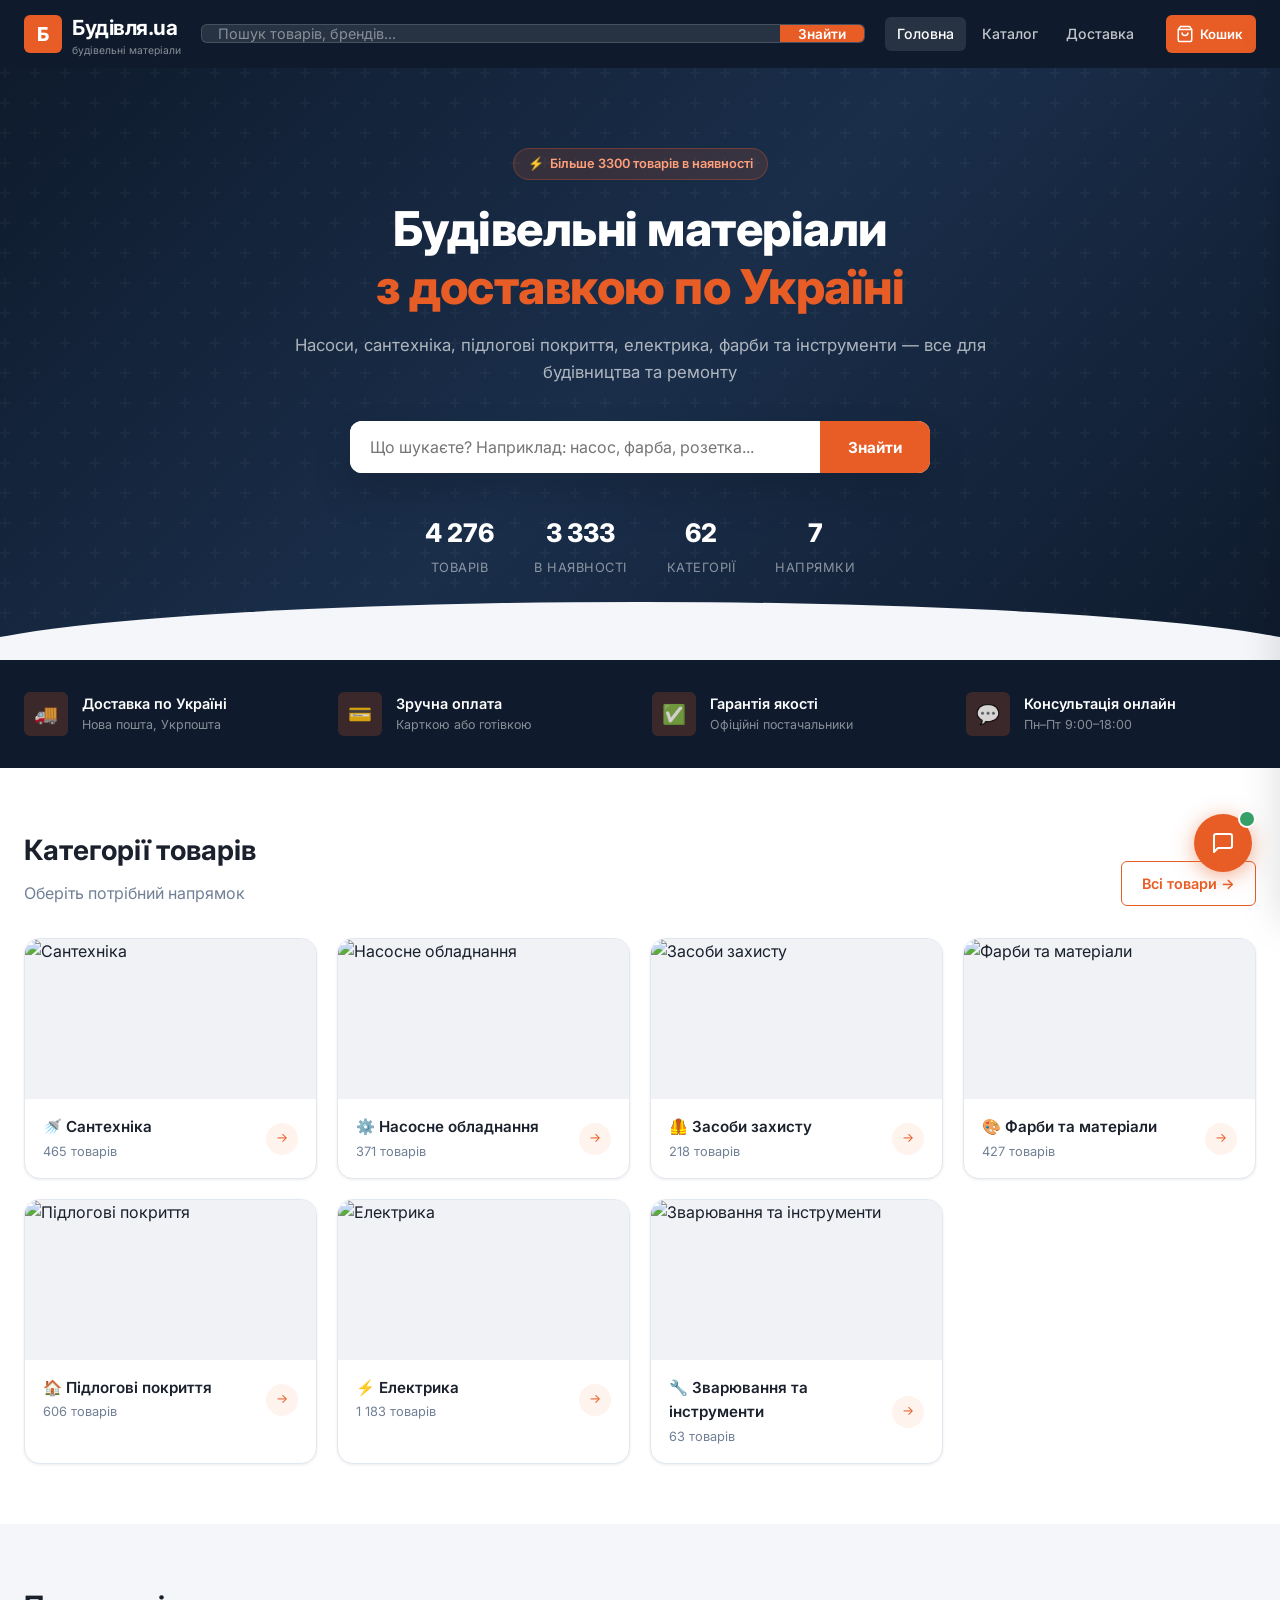
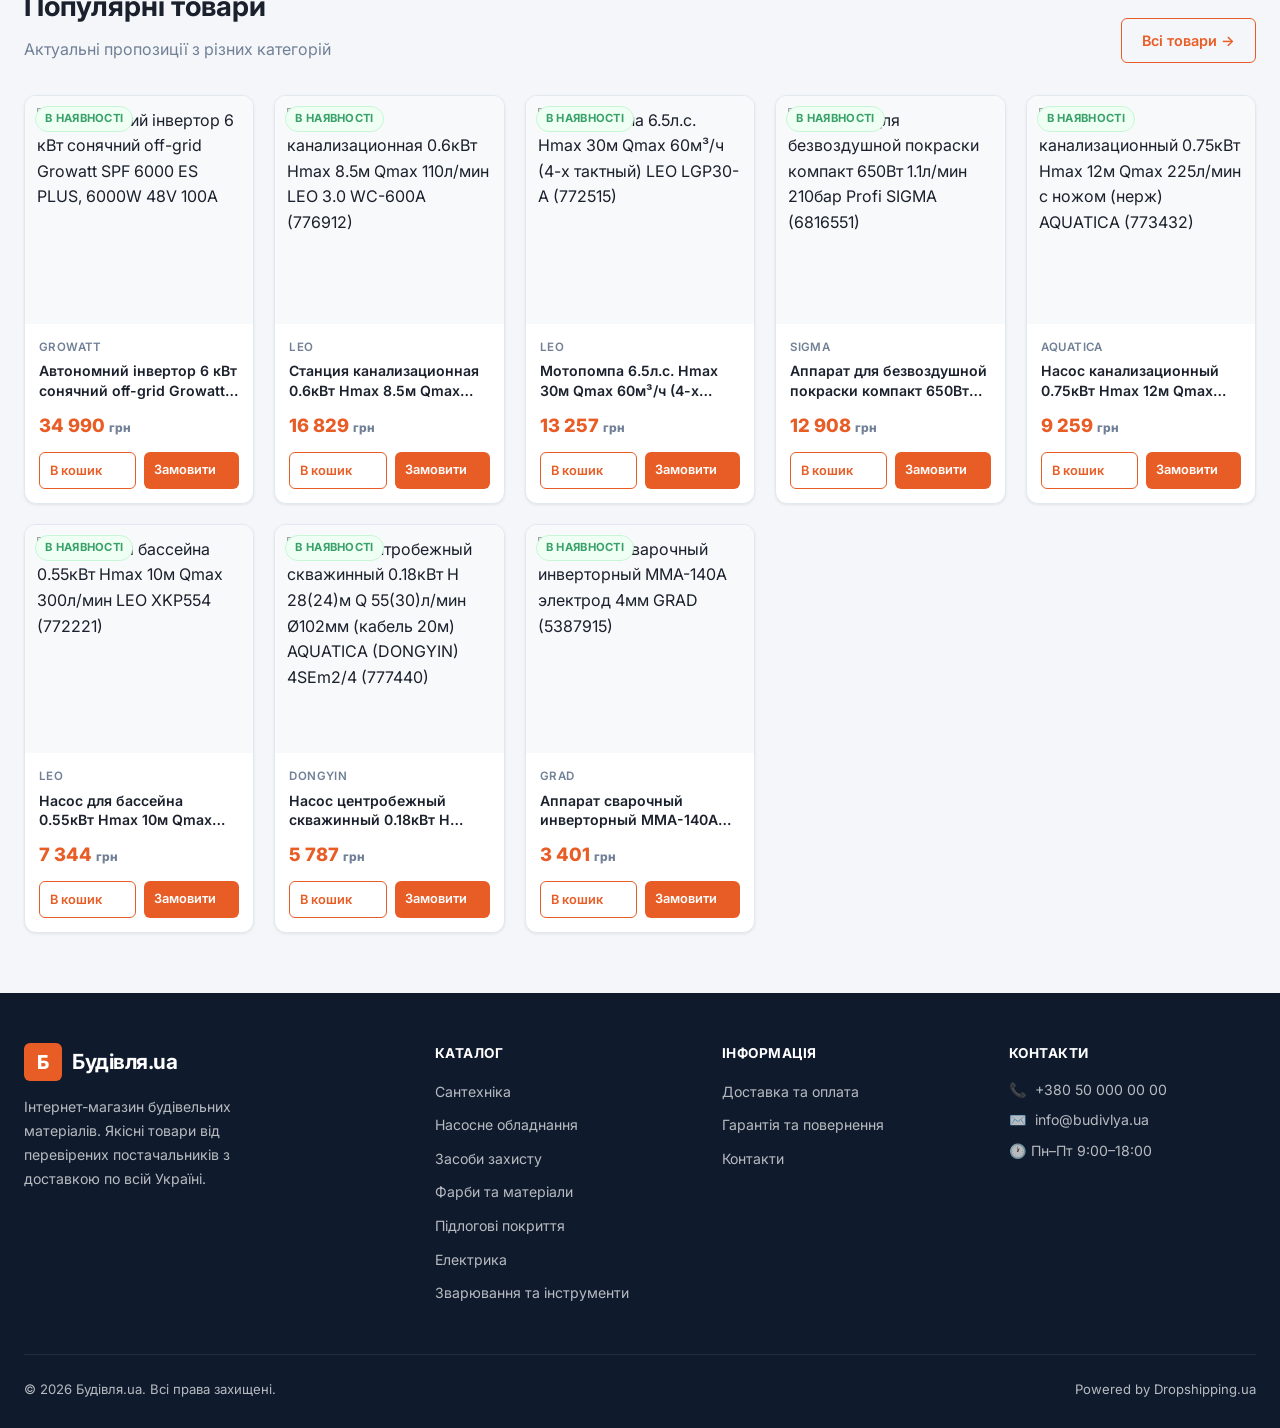
==== index.html @ 7d5a390c "feat: перейменування БудМаг → Будівля.ua скрізь Co-Authored-By: Claude Sonnet 4.6 <noreply@anthropic" ====
<!DOCTYPE html>
<html lang="uk">
<head>
  <meta charset="UTF-8">
  <meta name="viewport" content="width=device-width, initial-scale=1.0">
  <title>Будівля.ua — Будівельні матеріали з доставкою по Україні</title>
  <meta name="description" content="Інтернет-магазин будівельних матеріалів. Понад 4000 товарів: сантехніка, підлогові покриття, електрика, фарби, насоси. Доставка Новою Поштою по всій Україні.">
  <link rel="canonical" href="https://budivlya.ua/">
  <!-- Open Graph -->
  <meta property="og:type" content="website">
  <meta property="og:url" content="https://budivlya.ua/">
  <meta property="og:title" content="Будівля.ua — Будівельні матеріали з доставкою по Україні">
  <meta property="og:description" content="Понад 4000 товарів для будівництва та ремонту. Сантехніка, підлогові покриття, електрика, фарби, насоси. Доставка по Україні.">
  <meta property="og:locale" content="uk_UA">
  <meta name="twitter:card" content="summary_large_image">
  <!-- Schema.org -->
  <script type="application/ld+json">
  {
    "@context": "https://schema.org",
    "@type": "OnlineStore",
    "name": "Будівля.ua",
    "description": "Інтернет-магазин будівельних матеріалів з доставкою по Україні",
    "url": "https://budivlya.ua",
    "telephone": "+380500000000",
    "email": "info@budivlya.ua",
    "areaServed": "UA",
    "currenciesAccepted": "UAH",
    "paymentAccepted": "Cash, Credit Card",
    "openingHours": "Mo-Fr 09:00-18:00",
    "sameAs": []
  }
  </script>
  <link rel="icon" type="image/svg+xml" href="favicon.svg">
  <link rel="preconnect" href="https://fonts.googleapis.com">
  <link rel="stylesheet" href="https://fonts.googleapis.com/css2?family=Inter:wght@400;500;600;700;800&display=swap">
  <link rel="stylesheet" href="css/style.css">
</head>
<body>

<!-- HEADER -->
<header class="header" id="header">
  <div class="container">
    <div class="header__inner">
      <a href="index.html" class="logo">
        <div class="logo__mark">Б</div>
        <div>
          <span class="logo__text">Будівля.ua</span>
          <span class="logo__sub">будівельні матеріали</span>
        </div>
      </a>
      <div class="header__search">
        <input type="text" id="headerSearchInput" placeholder="Пошук товарів, брендів...">
        <button id="headerSearchBtn">Знайти</button>
      </div>
      <nav class="header__nav">
        <a href="index.html" class="active">Головна</a>
        <a href="catalog.html">Каталог</a>
        <a href="delivery.html">Доставка</a>
      </nav>
      <div class="header__actions">
        <button class="cart-btn" onclick="toggleCart()" title="Кошик">
          <svg width="18" height="18" fill="none" stroke="currentColor" stroke-width="2" viewBox="0 0 24 24">
            <path d="M6 2L3 6v14a2 2 0 002 2h14a2 2 0 002-2V6l-3-4z"/>
            <line x1="3" y1="6" x2="21" y2="6"/>
            <path d="M16 10a4 4 0 01-8 0"/>
          </svg>
          Кошик
          <span class="cart-badge" id="cartBadge">0</span>
        </button>
      </div>
    </div>
  </div>
</header>

<!-- HERO -->
<section class="hero">
  <div class="container">
    <div class="hero__inner">
      <div class="hero__tag">
        <span>⚡</span> Більше 3300 товарів в наявності
      </div>
      <h1>Будівельні матеріали<br><span>з доставкою по Україні</span></h1>
      <p class="hero__sub">Насоси, сантехніка, підлогові покриття, електрика, фарби та інструменти — все для будівництва та ремонту</p>
      <div class="hero__search">
        <input type="text" id="heroSearch" placeholder="Що шукаєте? Наприклад: насос, фарба, розетка...">
        <button onclick="heroSearch()">Знайти</button>
      </div>
      <div class="hero__stats" id="heroStats">
        <div class="hero-stat"><span class="hero-stat__num">4276</span><span class="hero-stat__label">Товарів</span></div>
        <div class="hero-stat"><span class="hero-stat__num">3333</span><span class="hero-stat__label">В наявності</span></div>
        <div class="hero-stat"><span class="hero-stat__num">62</span><span class="hero-stat__label">Категорії</span></div>
        <div class="hero-stat"><span class="hero-stat__num">7</span><span class="hero-stat__label">Напрямки</span></div>
      </div>
    </div>
  </div>
</section>

<!-- FEATURES STRIP -->
<div class="features-strip">
  <div class="container">
    <div class="features-strip__grid">
      <div class="feature-item">
        <div class="feature-item__icon">🚚</div>
        <div>
          <div class="feature-item__title">Доставка по Україні</div>
          <div class="feature-item__sub">Нова пошта, Укрпошта</div>
        </div>
      </div>
      <div class="feature-item">
        <div class="feature-item__icon">💳</div>
        <div>
          <div class="feature-item__title">Зручна оплата</div>
          <div class="feature-item__sub">Карткою або готівкою</div>
        </div>
      </div>
      <div class="feature-item">
        <div class="feature-item__icon">✅</div>
        <div>
          <div class="feature-item__title">Гарантія якості</div>
          <div class="feature-item__sub">Офіційні постачальники</div>
        </div>
      </div>
      <div class="feature-item">
        <div class="feature-item__icon">💬</div>
        <div>
          <div class="feature-item__title">Консультація онлайн</div>
          <div class="feature-item__sub">Пн–Пт 9:00–18:00</div>
        </div>
      </div>
    </div>
  </div>
</div>

<!-- CATEGORIES -->
<section class="section section--white">
  <div class="container">
    <div class="section__head">
      <div>
        <h2 class="section-title">Категорії товарів</h2>
        <p class="section-subtitle" style="margin-bottom:0">Оберіть потрібний напрямок</p>
      </div>
      <a href="catalog.html" class="btn btn--secondary">Всі товари →</a>
    </div>
    <div class="category-grid" id="categoryGrid">
      <!-- Skeleton -->
      <div style="height:220px;border-radius:16px" class="skeleton"></div>
      <div style="height:220px;border-radius:16px" class="skeleton"></div>
      <div style="height:220px;border-radius:16px" class="skeleton"></div>
      <div style="height:220px;border-radius:16px" class="skeleton"></div>
    </div>
  </div>
</section>

<!-- FEATURED PRODUCTS -->
<section class="section">
  <div class="container">
    <div class="section__head">
      <div>
        <h2 class="section-title">Популярні товари</h2>
        <p class="section-subtitle" style="margin-bottom:0">Актуальні пропозиції з різних категорій</p>
      </div>
      <a href="catalog.html" class="btn btn--secondary">Всі товари →</a>
    </div>
    <div class="products-grid" id="featuredGrid">
      <!-- Skeleton -->
      <div style="height:320px;border-radius:12px" class="skeleton"></div>
      <div style="height:320px;border-radius:12px" class="skeleton"></div>
      <div style="height:320px;border-radius:12px" class="skeleton"></div>
      <div style="height:320px;border-radius:12px" class="skeleton"></div>
    </div>
  </div>
</section>

<!-- FOOTER -->
<footer class="footer">
  <div class="container">
    <div class="footer__grid">
      <div class="footer__brand">
        <a href="index.html" class="logo" style="margin-bottom:14px">
          <div class="logo__mark">Б</div>
          <span class="logo__text">Будівля.ua</span>
        </a>
        <p>Інтернет-магазин будівельних матеріалів. Якісні товари від перевірених постачальників з доставкою по всій Україні.</p>
      </div>
      <div>
        <h4>Каталог</h4>
        <ul id="footerCats"></ul>
      </div>
      <div>
        <h4>Інформація</h4>
        <ul>
          <li><a href="#">Доставка та оплата</a></li>
          <li><a href="#">Гарантія та повернення</a></li>
          <li><a href="#">Контакти</a></li>
        </ul>
      </div>
      <div>
        <h4>Контакти</h4>
        <ul class="footer__contact">
          <li>📞 <a href="tel:+380500000000">+380 50 000 00 00</a></li>
          <li>✉️ <a href="mailto:info@budivlya.ua">info@budivlya.ua</a></li>
          <li>🕐 Пн–Пт 9:00–18:00</li>
        </ul>
      </div>
    </div>
    <div class="footer__bottom">
      <span>© 2026 Будівля.ua. Всі права захищені.</span>
      <span>Powered by Dropshipping.ua</span>
    </div>
  </div>
</footer>

<script src="config.js"></script>
<script src="js/app.js"></script>
<script src="js/chat.js"></script>
<script>
function heroSearch() {
  const q = document.getElementById('heroSearch').value.trim();
  if (q) window.location.href = `catalog.html?search=${encodeURIComponent(q)}`;
}
document.getElementById('heroSearch').addEventListener('keydown', e => {
  if (e.key === 'Enter') heroSearch();
});

const GROUP_ICONS = {
  santekhnika: '🚿', nasosy: '⚙️', zahyst: '🦺',
  farby: '🎨', pidlogovi: '🏠', elektryka: '⚡', zvarka: '🔧',
};

async function initHome() {
  try {
    const catalog = await DataLoader.catalog();

    // Update hero stats
    document.getElementById('heroStats').innerHTML = `
      <div class="hero-stat"><span class="hero-stat__num">${catalog.stats.total.toLocaleString('uk')}</span><span class="hero-stat__label">Товарів</span></div>
      <div class="hero-stat"><span class="hero-stat__num">${catalog.stats.available.toLocaleString('uk')}</span><span class="hero-stat__label">В наявності</span></div>
      <div class="hero-stat"><span class="hero-stat__num">${catalog.stats.categories}</span><span class="hero-stat__label">Категорії</span></div>
      <div class="hero-stat"><span class="hero-stat__num">${catalog.stats.groups}</span><span class="hero-stat__label">Напрямки</span></div>`;

    // Render category cards
    document.getElementById('categoryGrid').innerHTML = catalog.groups.map(g => `
      <a href="catalog.html?group=${g.id}" class="category-card">
        <div class="category-card__img${g.cover ? '' : ' category-card__img--placeholder'}">
          ${g.cover
            ? `<img src="${g.cover}" alt="${escHtml(g.name)}" loading="lazy">`
            : `<span>${GROUP_ICONS[g.id] || '📦'}</span>`}
        </div>
        <div class="category-card__body">
          <div>
            <div class="category-card__name">${GROUP_ICONS[g.id] || ''} ${escHtml(g.name)}</div>
            <div class="category-card__count">${g.total.toLocaleString('uk')} товарів</div>
          </div>
          <div class="category-card__arrow">→</div>
        </div>
      </a>`).join('');

    // Footer cats
    document.getElementById('footerCats').innerHTML = catalog.groups.map(g =>
      `<li><a href="catalog.html?group=${g.id}">${escHtml(g.name)}</a></li>`).join('');

    // Featured products
    const featured = await DataLoader.featured();
    document.getElementById('featuredGrid').innerHTML = featured.slice(0, 8).map(renderProductCard).join('');

  } catch (e) {
    console.error(e);
    document.getElementById('categoryGrid').innerHTML = '<p style="color:var(--danger);padding:20px">Помилка завантаження даних</p>';
  }
}

initHome();
</script>
</body>
</html>
---- css/style.css ----
/* =============================================
   CSS VARIABLES & RESET
   ============================================= */
:root {
  --primary:       #0f1b2d;
  --primary-light: #1a2e4a;
  --accent:        #e85d26;
  --accent-hover:  #d04f1e;
  --accent-light:  #fff3ee;
  --bg:            #f4f6f9;
  --card:          #ffffff;
  --text:          #1a202c;
  --text-2:        #4a5568;
  --text-muted:    #718096;
  --border:        #e2e8f0;
  --border-light:  #f0f2f5;
  --success:       #38a169;
  --success-bg:    #f0fff4;
  --danger:        #e53e3e;
  --shadow-sm:     0 1px 3px rgba(0,0,0,.08);
  --shadow-md:     0 4px 12px rgba(0,0,0,.10);
  --shadow-lg:     0 8px 30px rgba(0,0,0,.12);
  --shadow-xl:     0 20px 40px rgba(0,0,0,.14);
  --radius-sm:     6px;
  --radius:        12px;
  --radius-lg:     16px;
  --radius-xl:     24px;
  --transition:    .2s ease;
  --header-h:      68px;
}

*, *::before, *::after { box-sizing: border-box; margin: 0; padding: 0; }
html { scroll-behavior: smooth; }
body {
  font-family: 'Inter', -apple-system, BlinkMacSystemFont, 'Segoe UI', sans-serif;
  background: var(--bg);
  color: var(--text);
  line-height: 1.6;
  min-height: 100vh;
}
img { display: block; max-width: 100%; }
a { text-decoration: none; color: inherit; }
button { cursor: pointer; border: none; background: none; font-family: inherit; }
input, textarea, select { font-family: inherit; }
ul { list-style: none; }

/* =============================================
   LAYOUT
   ============================================= */
.container {
  max-width: 1280px;
  margin: 0 auto;
  padding: 0 24px;
}
.container--narrow { max-width: 960px; }

/* =============================================
   TYPOGRAPHY
   ============================================= */
.section-title {
  font-size: 1.75rem;
  font-weight: 700;
  color: var(--text);
  margin-bottom: 8px;
}
.section-subtitle {
  font-size: 1rem;
  color: var(--text-muted);
  margin-bottom: 32px;
}

/* =============================================
   BUTTONS
   ============================================= */
.btn {
  display: inline-flex;
  align-items: center;
  gap: 8px;
  padding: 10px 20px;
  border-radius: var(--radius-sm);
  font-size: .9rem;
  font-weight: 600;
  transition: all var(--transition);
  white-space: nowrap;
}
.btn--primary {
  background: var(--accent);
  color: #fff;
}
.btn--primary:hover { background: var(--accent-hover); transform: translateY(-1px); box-shadow: 0 4px 12px rgba(232,93,38,.35); }
.btn--secondary {
  background: transparent;
  color: var(--accent);
  border: 1.5px solid var(--accent);
}
.btn--secondary:hover { background: var(--accent-light); }
.btn--dark {
  background: var(--primary);
  color: #fff;
}
.btn--dark:hover { background: var(--primary-light); }
.btn--ghost {
  background: rgba(255,255,255,.12);
  color: #fff;
  border: 1.5px solid rgba(255,255,255,.25);
}
.btn--ghost:hover { background: rgba(255,255,255,.22); }
.btn--sm { padding: 7px 14px; font-size: .8rem; }
.btn--lg { padding: 14px 28px; font-size: 1rem; }
.btn--full { width: 100%; justify-content: center; }
.btn:disabled { opacity: .5; cursor: not-allowed; transform: none !important; }

/* =============================================
   HEADER
   ============================================= */
.header {
  position: fixed;
  top: 0; left: 0; right: 0;
  height: var(--header-h);
  background: var(--primary);
  z-index: 1000;
  transition: box-shadow var(--transition);
  display: flex;
  align-items: center;
}
.header.scrolled { box-shadow: 0 2px 20px rgba(0,0,0,.3); }
.header > .container { width: 100%; }
.header__inner {
  display: flex;
  align-items: center;
  gap: 20px;
}
.logo {
  display: flex;
  align-items: center;
  gap: 10px;
  flex-shrink: 0;
}
.logo__mark {
  width: 38px; height: 38px;
  background: var(--accent);
  border-radius: var(--radius-sm);
  display: flex; align-items: center; justify-content: center;
  font-size: 1.2rem;
  font-weight: 800;
  color: #fff;
}
.logo__text {
  font-size: 1.3rem;
  font-weight: 700;
  color: #fff;
  letter-spacing: -.5px;
}
.logo__sub {
  font-size: .65rem;
  color: rgba(255,255,255,.5);
  font-weight: 400;
  display: block;
  line-height: 1;
  margin-top: 2px;
}

.header__search {
  flex: 1;
  min-width: 0;
  display: flex;
  background: rgba(255,255,255,.1);
  border-radius: var(--radius-sm);
  border: 1.5px solid rgba(255,255,255,.15);
  overflow: hidden;
  transition: border-color var(--transition);
}
.header__search:focus-within {
  border-color: var(--accent);
  background: rgba(255,255,255,.15);
}
.header__search input {
  flex: 1;
  background: none;
  border: none;
  color: #fff;
  padding: 0 16px;
  font-size: .9rem;
  outline: none;
}
.header__search input::placeholder { color: rgba(255,255,255,.45); }
.header__search button {
  padding: 0 18px;
  background: var(--accent);
  color: #fff;
  font-weight: 600;
  font-size: .85rem;
  transition: background var(--transition);
}
.header__search button:hover { background: var(--accent-hover); }

.header__actions {
  display: flex;
  align-items: center;
  gap: 12px;
  margin-left: auto;
}
.header__nav {
  display: flex;
  align-items: center;
  gap: 4px;
}
.header__nav a {
  color: rgba(255,255,255,.75);
  font-size: .88rem;
  font-weight: 500;
  padding: 6px 12px;
  border-radius: var(--radius-sm);
  transition: all var(--transition);
}
.header__nav a:hover, .header__nav a.active {
  color: #fff;
  background: rgba(255,255,255,.1);
}
.cart-btn {
  position: relative;
  height: 38px;
  padding: 0 14px 0 10px;
  border-radius: var(--radius-sm);
  background: var(--accent);
  border: none;
  color: #fff;
  display: flex; align-items: center; gap: 6px;
  font-size: .82rem;
  font-weight: 600;
  transition: all var(--transition);
  white-space: nowrap;
  flex-shrink: 0;
}
.cart-btn:hover { background: var(--accent-hover); transform: translateY(-1px); }
.cart-btn__label { display: flex; align-items: center; gap: 6px; }
.cart-badge {
  background: #fff;
  color: var(--accent);
  font-size: .72rem;
  font-weight: 800;
  min-width: 20px; height: 20px;
  border-radius: 10px;
  display: none; align-items: center; justify-content: center;
  padding: 0 5px;
}
.cart-badge.visible { display: flex; }

/* =============================================
   HERO
   ============================================= */
.hero {
  margin-top: var(--header-h);
  background: linear-gradient(135deg, #0f1b2d 0%, #1a2e4a 50%, #0f1b2d 100%);
  padding: 80px 0 80px;
  min-height: 480px;
  display: flex;
  align-items: center;
  position: relative;
  overflow: hidden;
}
.hero::before {
  content: '';
  position: absolute; inset: 0;
  background: url("data:image/svg+xml,%3Csvg width='60' height='60' viewBox='0 0 60 60' xmlns='http://www.w3.org/2000/svg'%3E%3Cg fill='none' fill-rule='evenodd'%3E%3Cg fill='%23ffffff' fill-opacity='0.03'%3E%3Cpath d='M36 34v-4h-2v4h-4v2h4v4h2v-4h4v-2h-4zm0-30V0h-2v4h-4v2h4v4h2V6h4V4h-4zM6 34v-4H4v4H0v2h4v4h2v-4h4v-2H6zM6 4V0H4v4H0v2h4v4h2V6h4V4H6z'/%3E%3C/g%3E%3C/g%3E%3C/svg%3E");
}
.hero::after {
  content: '';
  position: absolute;
  bottom: -2px; left: 0; right: 0;
  height: 60px;
  background: var(--bg);
  clip-path: ellipse(55% 100% at 50% 100%);
}
.hero__inner {
  position: relative;
  text-align: center;
  max-width: 720px;
  margin: 0 auto;
}
.hero__tag {
  display: inline-flex;
  align-items: center;
  gap: 6px;
  background: rgba(232,93,38,.15);
  border: 1px solid rgba(232,93,38,.3);
  color: #ffa07a;
  padding: 5px 14px;
  border-radius: 20px;
  font-size: .8rem;
  font-weight: 600;
  margin-bottom: 20px;
}
.hero h1 {
  font-size: clamp(2rem, 5vw, 3rem);
  font-weight: 800;
  color: #fff;
  line-height: 1.2;
  margin-bottom: 16px;
  letter-spacing: -.5px;
}
.hero h1 span { color: var(--accent); }
.hero__sub {
  font-size: 1.05rem;
  color: rgba(255,255,255,.65);
  margin-bottom: 36px;
}
.hero__search {
  display: flex;
  background: #fff;
  border-radius: var(--radius);
  overflow: hidden;
  box-shadow: var(--shadow-xl);
  max-width: 580px;
  margin: 0 auto 40px;
}
.hero__search input {
  flex: 1;
  border: none;
  padding: 16px 20px;
  font-size: 1rem;
  outline: none;
  color: var(--text);
}
.hero__search button {
  padding: 0 28px;
  background: var(--accent);
  color: #fff;
  font-weight: 700;
  font-size: .95rem;
  transition: background var(--transition);
  white-space: nowrap;
}
.hero__search button:hover { background: var(--accent-hover); }
.hero__stats {
  display: flex;
  justify-content: center;
  gap: 40px;
  flex-wrap: wrap;
}
.hero-stat {
  text-align: center;
}
.hero-stat__num {
  font-size: 1.6rem;
  font-weight: 800;
  color: #fff;
  display: block;
}
.hero-stat__label {
  font-size: .8rem;
  color: rgba(255,255,255,.5);
  text-transform: uppercase;
  letter-spacing: .5px;
}

/* =============================================
   SECTIONS
   ============================================= */
.section { padding: 60px 0; }
.section--sm { padding: 40px 0; }
.section--grey { background: var(--bg); }
.section--white { background: #fff; }
.section--dark { background: var(--primary); color: #fff; }
.section__head {
  display: flex;
  align-items: flex-end;
  justify-content: space-between;
  margin-bottom: 32px;
  flex-wrap: wrap;
  gap: 12px;
}

/* =============================================
   CATEGORY CARDS
   ============================================= */
.category-grid {
  display: grid;
  grid-template-columns: repeat(auto-fill, minmax(260px, 1fr));
  gap: 20px;
}
.category-card {
  background: var(--card);
  border-radius: var(--radius-lg);
  overflow: hidden;
  box-shadow: var(--shadow-sm);
  border: 1.5px solid var(--border);
  cursor: pointer;
  transition: all var(--transition);
  text-decoration: none;
  color: inherit;
  display: block;
}
.category-card:hover {
  transform: translateY(-4px);
  box-shadow: var(--shadow-lg);
  border-color: var(--accent);
}
.category-card__img {
  height: 160px;
  overflow: hidden;
  background: #f0f2f5;
  position: relative;
}
.category-card__img img {
  width: 100%; height: 100%;
  object-fit: cover;
  transition: transform .4s ease;
}
.category-card:hover .category-card__img img { transform: scale(1.05); }
.category-card__img--placeholder {
  display: flex; align-items: center; justify-content: center;
  font-size: 3rem;
}
.category-card__body {
  padding: 16px 18px;
  display: flex;
  align-items: center;
  justify-content: space-between;
}
.category-card__name {
  font-weight: 600;
  font-size: .95rem;
  color: var(--text);
}
.category-card__count {
  font-size: .8rem;
  color: var(--text-muted);
  margin-top: 2px;
}
.category-card__arrow {
  width: 32px; height: 32px;
  background: var(--accent-light);
  border-radius: 50%;
  display: flex; align-items: center; justify-content: center;
  color: var(--accent);
  font-size: .8rem;
  flex-shrink: 0;
  transition: all var(--transition);
}
.category-card:hover .category-card__arrow {
  background: var(--accent);
  color: #fff;
}

/* Sub-categories in catalog sidebar */
.cat-group { margin-bottom: 8px; }
.cat-group__title {
  font-weight: 700;
  font-size: .8rem;
  text-transform: uppercase;
  letter-spacing: .5px;
  color: var(--text-muted);
  padding: 8px 12px 4px;
}
.cat-item {
  display: flex;
  align-items: center;
  justify-content: space-between;
  padding: 8px 12px;
  border-radius: var(--radius-sm);
  cursor: pointer;
  transition: all var(--transition);
  font-size: .9rem;
  color: var(--text-2);
}
.cat-item:hover, .cat-item.active {
  background: var(--accent-light);
  color: var(--accent);
}
.cat-item .count {
  font-size: .75rem;
  background: var(--border);
  padding: 2px 7px;
  border-radius: 10px;
  color: var(--text-muted);
}
.cat-item.active .count { background: var(--accent); color: #fff; }

/* =============================================
   PRODUCT CARDS
   ============================================= */
.products-grid {
  display: grid;
  grid-template-columns: repeat(auto-fill, minmax(220px, 1fr));
  gap: 20px;
}
.product-card {
  background: var(--card);
  border-radius: var(--radius);
  border: 1.5px solid var(--border);
  overflow: hidden;
  box-shadow: var(--shadow-sm);
  transition: all var(--transition);
  display: flex;
  flex-direction: column;
  position: relative;
}
.product-card:hover {
  transform: translateY(-3px);
  box-shadow: var(--shadow-md);
  border-color: #c5cfe0;
}
.product-card__img {
  aspect-ratio: 1;
  background: #f8f9fb;
  overflow: hidden;
  display: flex;
  align-items: center;
  justify-content: center;
  padding: 12px;
}
.product-card__img img {
  width: 100%; height: 100%;
  object-fit: contain;
  transition: transform .3s ease;
}
.product-card:hover .product-card__img img { transform: scale(1.06); }
.product-card__img--empty {
  font-size: 3rem;
  color: var(--border);
}
.product-card__badge {
  position: absolute;
  top: 10px; left: 10px;
  padding: 3px 9px;
  border-radius: 20px;
  font-size: .7rem;
  font-weight: 700;
  text-transform: uppercase;
  letter-spacing: .3px;
}
.badge--available {
  background: var(--success-bg);
  color: var(--success);
  border: 1px solid #c6f6d5;
}
.badge--unavailable {
  background: #fff5f5;
  color: #c53030;
  border: 1px solid #fed7d7;
}
.product-card__body {
  padding: 14px 14px 0;
  flex: 1;
}
.product-card__vendor {
  font-size: .72rem;
  font-weight: 600;
  color: var(--text-muted);
  text-transform: uppercase;
  letter-spacing: .4px;
  margin-bottom: 5px;
}
.product-card__name {
  font-size: .88rem;
  font-weight: 600;
  color: var(--text);
  line-height: 1.4;
  display: -webkit-box;
  -webkit-line-clamp: 2;
  -webkit-box-orient: vertical;
  overflow: hidden;
  margin-bottom: 10px;
  cursor: pointer;
}
.product-card__name:hover { color: var(--accent); }
.product-card__price {
  font-size: 1.15rem;
  font-weight: 800;
  color: var(--accent);
}
.product-card__price-sub {
  font-size: .75rem;
  color: var(--text-muted);
}
.product-card__footer {
  padding: 12px 14px 14px;
  display: flex;
  gap: 8px;
}
.product-card__footer .btn { flex: 1; padding: 8px 10px; font-size: .8rem; }

/* Skeleton loader */
.skeleton {
  background: linear-gradient(90deg, #f0f2f5 25%, #e8eaed 50%, #f0f2f5 75%);
  background-size: 200% 100%;
  animation: skeleton-shimmer 1.4s infinite;
  border-radius: 4px;
}
@keyframes skeleton-shimmer {
  0% { background-position: 200% 0; }
  100% { background-position: -200% 0; }
}
.product-card--skeleton .product-card__img { background: #f0f2f5; }
.skeleton-line { height: 12px; margin: 6px 0; }
.skeleton-line--title { height: 14px; width: 90%; }
.skeleton-line--short { width: 50%; }

/* =============================================
   CATALOG PAGE
   ============================================= */
.catalog-layout {
  display: grid;
  grid-template-columns: 260px 1fr;
  gap: 28px;
  margin-top: calc(var(--header-h) + 20px);
  padding-bottom: 60px;
}
.catalog-sidebar {
  position: sticky;
  top: calc(var(--header-h) + 20px);
  height: calc(100vh - var(--header-h) - 40px);
  overflow-y: auto;
  background: var(--card);
  border-radius: var(--radius-lg);
  border: 1.5px solid var(--border);
  padding: 20px 0;
  scrollbar-width: thin;
  scrollbar-color: var(--border) transparent;
}
.catalog-sidebar::-webkit-scrollbar { width: 4px; }
.catalog-sidebar::-webkit-scrollbar-track { background: transparent; }
.catalog-sidebar::-webkit-scrollbar-thumb { background: var(--border); border-radius: 2px; }

.sidebar-section { padding: 0 16px 16px; border-bottom: 1px solid var(--border-light); margin-bottom: 16px; }
.sidebar-section:last-child { border-bottom: none; margin-bottom: 0; }
.sidebar-section__title {
  font-weight: 700;
  font-size: .8rem;
  text-transform: uppercase;
  letter-spacing: .5px;
  color: var(--text-muted);
  margin-bottom: 12px;
}

.filter-range { display: flex; gap: 8px; align-items: center; }
.filter-range input[type="number"] {
  width: 90px;
  border: 1.5px solid var(--border);
  border-radius: var(--radius-sm);
  padding: 7px 10px;
  font-size: .85rem;
  color: var(--text);
  outline: none;
  transition: border-color var(--transition);
}
.filter-range input:focus { border-color: var(--accent); }
.filter-range span { color: var(--text-muted); font-size: .85rem; }

.filter-toggle {
  display: flex;
  align-items: center;
  justify-content: space-between;
  gap: 10px;
  cursor: pointer;
}
.filter-toggle label { font-size: .9rem; color: var(--text-2); cursor: pointer; font-weight: 500; }
.toggle-switch {
  width: 42px; height: 24px;
  background: var(--border);
  border-radius: 12px;
  position: relative;
  transition: background var(--transition);
  flex-shrink: 0;
  cursor: pointer;
}
.toggle-switch.on { background: var(--success); }
.toggle-switch::after {
  content: '';
  position: absolute;
  width: 18px; height: 18px;
  background: #fff;
  border-radius: 50%;
  top: 3px; left: 3px;
  transition: transform var(--transition);
  box-shadow: 0 1px 3px rgba(0,0,0,.2);
}
.toggle-switch.on::after { transform: translateX(18px); }

.vendor-list { max-height: 180px; overflow-y: auto; }
.vendor-check {
  display: flex;
  align-items: center;
  gap: 8px;
  padding: 4px 0;
  cursor: pointer;
  font-size: .88rem;
  color: var(--text-2);
}
.vendor-check input[type="checkbox"] { accent-color: var(--accent); width: 15px; height: 15px; cursor: pointer; }

.catalog-main {}
.catalog-topbar {
  display: flex;
  align-items: center;
  justify-content: space-between;
  margin-bottom: 20px;
  flex-wrap: wrap;
  gap: 12px;
}
.catalog-topbar__info {
  font-size: .9rem;
  color: var(--text-muted);
}
.catalog-topbar__info strong { color: var(--text); }
.sort-select {
  border: 1.5px solid var(--border);
  border-radius: var(--radius-sm);
  padding: 8px 12px;
  font-size: .88rem;
  color: var(--text);
  background: var(--card);
  outline: none;
  cursor: pointer;
  transition: border-color var(--transition);
}
.sort-select:focus { border-color: var(--accent); }

/* Breadcrumbs */
.breadcrumb {
  display: flex;
  align-items: center;
  gap: 6px;
  font-size: .85rem;
  color: var(--text-muted);
  margin-bottom: 20px;
  flex-wrap: wrap;
}
.breadcrumb a { color: var(--text-muted); transition: color var(--transition); }
.breadcrumb a:hover { color: var(--accent); }
.breadcrumb__sep { color: var(--border); }
.breadcrumb__current { color: var(--text-2); font-weight: 500; }

/* Pagination */
.pagination {
  display: flex;
  align-items: center;
  justify-content: center;
  gap: 6px;
  margin-top: 40px;
  flex-wrap: wrap;
}
.page-btn {
  width: 38px; height: 38px;
  border-radius: var(--radius-sm);
  display: flex; align-items: center; justify-content: center;
  font-size: .88rem;
  font-weight: 600;
  border: 1.5px solid var(--border);
  background: var(--card);
  color: var(--text-2);
  transition: all var(--transition);
  cursor: pointer;
}
.page-btn:hover { border-color: var(--accent); color: var(--accent); }
.page-btn.active { background: var(--accent); border-color: var(--accent); color: #fff; }
.page-btn:disabled { opacity: .4; cursor: not-allowed; }

/* =============================================
   PRODUCT PAGE
   ============================================= */
.product-layout {
  display: grid;
  grid-template-columns: 1fr 1fr;
  gap: 40px;
  margin-top: calc(var(--header-h) + 30px);
  padding-bottom: 60px;
}
.gallery {
  position: sticky;
  top: calc(var(--header-h) + 20px);
  align-self: start;
}
.gallery__main {
  background: var(--card);
  border-radius: var(--radius-lg);
  border: 1.5px solid var(--border);
  aspect-ratio: 1;
  display: flex;
  align-items: center;
  justify-content: center;
  padding: 20px;
  overflow: hidden;
  margin-bottom: 12px;
  cursor: zoom-in;
}
.gallery__main img {
  width: 100%; height: 100%;
  object-fit: contain;
  transition: transform .3s ease;
}
.gallery__main:hover img { transform: scale(1.05); }
.gallery__thumbs {
  display: flex;
  gap: 10px;
  overflow-x: auto;
  scrollbar-width: none;
  padding-bottom: 4px;
}
.gallery__thumbs::-webkit-scrollbar { display: none; }
.gallery__thumb {
  width: 72px; height: 72px;
  border-radius: var(--radius-sm);
  border: 2px solid var(--border);
  overflow: hidden;
  flex-shrink: 0;
  cursor: pointer;
  transition: border-color var(--transition);
  background: #f8f9fb;
  display: flex; align-items: center; justify-content: center;
  padding: 4px;
}
.gallery__thumb img { width: 100%; height: 100%; object-fit: contain; }
.gallery__thumb.active { border-color: var(--accent); }
.gallery__thumb:hover { border-color: var(--accent); }

.product-info {}
.product-info__meta {
  display: flex;
  align-items: center;
  gap: 10px;
  margin-bottom: 12px;
  flex-wrap: wrap;
}
.product-info__vendor {
  font-size: .8rem;
  font-weight: 700;
  color: var(--text-muted);
  text-transform: uppercase;
  letter-spacing: .5px;
}
.product-info__code {
  font-size: .8rem;
  color: var(--text-muted);
  background: var(--bg);
  padding: 3px 8px;
  border-radius: 4px;
}
.product-info h1 {
  font-size: 1.5rem;
  font-weight: 700;
  line-height: 1.3;
  margin-bottom: 20px;
  color: var(--text);
}
.product-info__price-row {
  display: flex;
  align-items: baseline;
  gap: 12px;
  margin-bottom: 24px;
}
.product-info__price {
  font-size: 2.2rem;
  font-weight: 800;
  color: var(--accent);
}
.product-info__currency { font-size: 1.2rem; color: var(--text-muted); font-weight: 500; }
.product-info__actions {
  display: flex;
  gap: 12px;
  margin-bottom: 28px;
}
.product-info__actions .btn { flex: 1; padding: 13px 20px; font-size: .95rem; }
.product-info__desc {
  font-size: .9rem;
  color: var(--text-2);
  line-height: 1.7;
  margin-bottom: 24px;
  padding-bottom: 24px;
  border-bottom: 1px solid var(--border);
}

.specs-table { width: 100%; border-collapse: collapse; font-size: .88rem; }
.specs-table tr:nth-child(even) td { background: var(--bg); }
.specs-table td { padding: 9px 12px; color: var(--text-2); border-bottom: 1px solid var(--border-light); }
.specs-table td:first-child { color: var(--text-muted); width: 45%; font-weight: 500; }

/* =============================================
   CART SIDEBAR
   ============================================= */
.cart-overlay {
  position: fixed; inset: 0;
  background: rgba(0,0,0,.5);
  z-index: 1999;
  opacity: 0;
  pointer-events: none;
  transition: opacity var(--transition);
}
.cart-overlay.open { opacity: 1; pointer-events: auto; }
.cart-sidebar {
  position: fixed;
  top: 0; right: 0;
  width: 400px; max-width: 95vw;
  height: 100vh;
  background: var(--card);
  z-index: 2000;
  display: flex;
  flex-direction: column;
  transform: translateX(100%);
  transition: transform .3s ease;
  box-shadow: var(--shadow-xl);
}
.cart-sidebar.open { transform: translateX(0); }
.cart-header {
  padding: 20px 24px;
  border-bottom: 1px solid var(--border);
  display: flex;
  align-items: center;
  justify-content: space-between;
  flex-shrink: 0;
}
.cart-header h3 { font-size: 1.1rem; font-weight: 700; }
.cart-close {
  width: 32px; height: 32px;
  border-radius: 50%;
  background: var(--bg);
  display: flex; align-items: center; justify-content: center;
  font-size: 1.1rem;
  color: var(--text-muted);
  transition: all var(--transition);
}
.cart-close:hover { background: var(--border); color: var(--text); }
.cart-items { flex: 1; overflow-y: auto; padding: 16px 24px; }
.cart-item {
  display: flex;
  gap: 12px;
  padding: 14px 0;
  border-bottom: 1px solid var(--border-light);
}
.cart-item__img {
  width: 64px; height: 64px;
  border-radius: var(--radius-sm);
  border: 1.5px solid var(--border);
  overflow: hidden;
  flex-shrink: 0;
  background: #f8f9fb;
  display: flex; align-items: center; justify-content: center;
}
.cart-item__img img { width: 100%; height: 100%; object-fit: contain; }
.cart-item__info { flex: 1; }
.cart-item__name { font-size: .85rem; font-weight: 600; line-height: 1.3; margin-bottom: 4px; color: var(--text); }
.cart-item__price { font-size: .9rem; font-weight: 700; color: var(--accent); }
.cart-item__remove { color: var(--text-muted); font-size: 1.1rem; align-self: flex-start; transition: color var(--transition); }
.cart-item__remove:hover { color: var(--danger); }
.cart-footer {
  padding: 20px 24px;
  border-top: 1px solid var(--border);
  flex-shrink: 0;
}
.cart-total {
  display: flex;
  justify-content: space-between;
  align-items: baseline;
  margin-bottom: 16px;
}
.cart-total span { color: var(--text-muted); }
.cart-total strong { font-size: 1.4rem; font-weight: 800; color: var(--text); }
.cart-empty {
  text-align: center;
  padding: 60px 20px;
  color: var(--text-muted);
}
.cart-empty svg { opacity: .2; margin: 0 auto 16px; }

/* =============================================
   ORDER MODAL
   ============================================= */
.modal-overlay {
  position: fixed; inset: 0;
  background: rgba(0,0,0,.55);
  z-index: 3000;
  display: flex;
  align-items: center;
  justify-content: center;
  padding: 20px;
  opacity: 0;
  pointer-events: none;
  transition: opacity var(--transition);
}
.modal-overlay.open { opacity: 1; pointer-events: auto; }
.modal {
  background: var(--card);
  border-radius: var(--radius-xl);
  width: 100%;
  max-width: 480px;
  padding: 32px;
  transform: scale(.95) translateY(10px);
  transition: transform .3s ease;
  position: relative;
}
.modal-overlay.open .modal { transform: scale(1) translateY(0); }
.modal__close {
  position: absolute;
  top: 16px; right: 16px;
  width: 32px; height: 32px;
  border-radius: 50%;
  background: var(--bg);
  display: flex; align-items: center; justify-content: center;
  color: var(--text-muted);
  font-size: 1.1rem;
  transition: all var(--transition);
}
.modal__close:hover { background: var(--border); color: var(--text); }
.modal h3 {
  font-size: 1.3rem;
  font-weight: 700;
  margin-bottom: 6px;
}
.modal__product-name {
  font-size: .85rem;
  color: var(--text-muted);
  margin-bottom: 24px;
  display: -webkit-box;
  -webkit-line-clamp: 2;
  -webkit-box-orient: vertical;
  overflow: hidden;
}
.form-group { margin-bottom: 16px; }
.form-group label {
  display: block;
  font-size: .85rem;
  font-weight: 600;
  color: var(--text-2);
  margin-bottom: 6px;
}
.form-group input,
.form-group textarea,
.form-group select {
  width: 100%;
  border: 1.5px solid var(--border);
  border-radius: var(--radius-sm);
  padding: 11px 14px;
  font-size: .9rem;
  color: var(--text);
  background: var(--card);
  outline: none;
  transition: border-color var(--transition);
}
.form-group input:focus,
.form-group textarea:focus { border-color: var(--accent); box-shadow: 0 0 0 3px rgba(232,93,38,.1); }
.form-group textarea { resize: vertical; min-height: 80px; }
.form-group .hint { font-size: .78rem; color: var(--text-muted); margin-top: 4px; }

.modal-success {
  text-align: center;
  padding: 20px 0;
  display: none;
}
.modal-success.show { display: block; }
.modal-success__icon {
  width: 72px; height: 72px;
  background: var(--success-bg);
  border-radius: 50%;
  display: flex; align-items: center; justify-content: center;
  margin: 0 auto 20px;
  font-size: 2rem;
  color: var(--success);
}
.modal-success h4 { font-size: 1.2rem; font-weight: 700; margin-bottom: 8px; }
.modal-success p { font-size: .9rem; color: var(--text-muted); }

/* =============================================
   CHAT WIDGET
   ============================================= */
.chat-fab {
  position: fixed;
  bottom: 28px; right: 28px;
  width: 58px; height: 58px;
  background: var(--accent);
  border-radius: 50%;
  box-shadow: 0 4px 20px rgba(232,93,38,.5);
  display: flex; align-items: center; justify-content: center;
  color: #fff;
  font-size: 1.4rem;
  z-index: 999;
  cursor: pointer;
  transition: all var(--transition);
  border: none;
}
.chat-fab:hover { transform: scale(1.1); box-shadow: 0 6px 25px rgba(232,93,38,.6); }
.chat-fab .badge {
  position: absolute;
  top: -4px; right: -4px;
  width: 18px; height: 18px;
  background: var(--success);
  border-radius: 50%;
  border: 2px solid #fff;
}
.chat-panel {
  position: fixed;
  bottom: 100px; right: 28px;
  width: 360px; max-width: calc(100vw - 40px);
  height: 500px;
  background: var(--card);
  border-radius: var(--radius-xl);
  box-shadow: var(--shadow-xl);
  display: flex;
  flex-direction: column;
  z-index: 998;
  transform: scale(.9) translateY(20px);
  opacity: 0;
  pointer-events: none;
  transition: all .25s ease;
  overflow: hidden;
  border: 1.5px solid var(--border);
}
.chat-panel.open {
  transform: scale(1) translateY(0);
  opacity: 1;
  pointer-events: auto;
}
.chat-panel__head {
  background: var(--primary);
  padding: 16px 20px;
  display: flex;
  align-items: center;
  gap: 12px;
  flex-shrink: 0;
}
.chat-panel__avatar {
  width: 38px; height: 38px;
  background: var(--accent);
  border-radius: 50%;
  display: flex; align-items: center; justify-content: center;
  font-size: 1.1rem;
  flex-shrink: 0;
}
.chat-panel__name {
  font-weight: 600;
  color: #fff;
  font-size: .95rem;
}
.chat-panel__status {
  font-size: .75rem;
  color: rgba(255,255,255,.6);
  display: flex;
  align-items: center;
  gap: 4px;
}
.chat-panel__status::before {
  content: '';
  width: 7px; height: 7px;
  background: #48bb78;
  border-radius: 50%;
  display: inline-block;
}
.chat-panel__close {
  margin-left: auto;
  color: rgba(255,255,255,.6);
  font-size: 1.2rem;
  transition: color var(--transition);
}
.chat-panel__close:hover { color: #fff; }
.chat-messages {
  flex: 1;
  overflow-y: auto;
  padding: 16px;
  display: flex;
  flex-direction: column;
  gap: 10px;
  scrollbar-width: thin;
  scrollbar-color: var(--border) transparent;
}
.chat-msg {
  max-width: 82%;
  display: flex;
  flex-direction: column;
  gap: 3px;
}
.chat-msg--bot { align-self: flex-start; }
.chat-msg--user { align-self: flex-end; }
.chat-msg__bubble {
  padding: 10px 14px;
  border-radius: 16px;
  font-size: .88rem;
  line-height: 1.5;
}
.chat-msg--bot .chat-msg__bubble {
  background: var(--bg);
  color: var(--text);
  border-bottom-left-radius: 4px;
}
.chat-msg--user .chat-msg__bubble {
  background: var(--accent);
  color: #fff;
  border-bottom-right-radius: 4px;
}
.chat-msg__time { font-size: .7rem; color: var(--text-muted); padding: 0 4px; }
.chat-msg--user .chat-msg__time { text-align: right; }
.chat-typing {
  display: flex;
  gap: 5px;
  padding: 12px 16px;
  background: var(--bg);
  border-radius: 16px;
  border-bottom-left-radius: 4px;
  align-self: flex-start;
  width: 60px;
}
.chat-typing span {
  width: 7px; height: 7px;
  background: var(--text-muted);
  border-radius: 50%;
  animation: typing-bounce .8s infinite;
}
.chat-typing span:nth-child(2) { animation-delay: .15s; }
.chat-typing span:nth-child(3) { animation-delay: .3s; }
@keyframes typing-bounce {
  0%, 100% { transform: translateY(0); }
  50% { transform: translateY(-5px); }
}
.chat-quick {
  display: flex;
  flex-wrap: wrap;
  gap: 6px;
  padding: 0 0 4px;
}
.chat-quick-btn {
  background: var(--accent-light);
  color: var(--accent);
  border: 1px solid rgba(232,93,38,.2);
  padding: 5px 12px;
  border-radius: 20px;
  font-size: .78rem;
  font-weight: 600;
  cursor: pointer;
  transition: all var(--transition);
}
.chat-quick-btn:hover { background: var(--accent); color: #fff; }
.chat-input-row {
  padding: 12px 16px;
  border-top: 1px solid var(--border);
  display: flex;
  gap: 8px;
  flex-shrink: 0;
}
.chat-input-row input {
  flex: 1;
  border: 1.5px solid var(--border);
  border-radius: 20px;
  padding: 9px 16px;
  font-size: .88rem;
  outline: none;
  transition: border-color var(--transition);
}
.chat-input-row input:focus { border-color: var(--accent); }
.chat-send {
  width: 38px; height: 38px;
  background: var(--accent);
  border-radius: 50%;
  display: flex; align-items: center; justify-content: center;
  color: #fff;
  flex-shrink: 0;
  transition: all var(--transition);
}
.chat-send:hover { background: var(--accent-hover); transform: scale(1.05); }
.chat-send svg { width: 16px; height: 16px; }

/* =============================================
   FEATURES STRIP
   ============================================= */
.features-strip {
  background: var(--primary);
  padding: 32px 0;
}
.features-strip__grid {
  display: grid;
  grid-template-columns: repeat(auto-fit, minmax(200px, 1fr));
  gap: 24px;
}
.feature-item {
  display: flex;
  align-items: center;
  gap: 14px;
  color: rgba(255,255,255,.8);
}
.feature-item__icon {
  width: 44px; height: 44px;
  background: rgba(232,93,38,.2);
  border-radius: var(--radius-sm);
  display: flex; align-items: center; justify-content: center;
  font-size: 1.2rem;
  flex-shrink: 0;
}
.feature-item__title { font-weight: 600; font-size: .9rem; color: #fff; }
.feature-item__sub { font-size: .78rem; color: rgba(255,255,255,.5); }

/* =============================================
   SEARCH RESULTS PAGE
   ============================================= */
.search-header {
  margin-top: calc(var(--header-h) + 30px);
  padding-bottom: 24px;
}
.search-header h2 { font-size: 1.4rem; font-weight: 700; }
.search-header span { color: var(--text-muted); font-weight: 400; font-size: 1rem; }

/* =============================================
   TOAST
   ============================================= */
.toast-container {
  position: fixed;
  bottom: 100px; left: 50%;
  transform: translateX(-50%);
  z-index: 5000;
  display: flex;
  flex-direction: column;
  gap: 8px;
  pointer-events: none;
  align-items: center;
}
.toast {
  background: #1a202c;
  color: #fff;
  padding: 12px 20px;
  border-radius: var(--radius);
  font-size: .88rem;
  font-weight: 500;
  box-shadow: var(--shadow-lg);
  display: flex;
  align-items: center;
  gap: 8px;
  opacity: 0;
  transform: translateY(10px);
  transition: all .3s ease;
  pointer-events: auto;
  min-width: 220px;
  text-align: center;
  justify-content: center;
}
.toast.show { opacity: 1; transform: translateY(0); }
.toast--success { background: var(--success); }
.toast--error { background: var(--danger); }

/* =============================================
   FOOTER
   ============================================= */
.footer {
  background: var(--primary);
  color: rgba(255,255,255,.7);
  padding: 50px 0 28px;
}
.footer__grid {
  display: grid;
  grid-template-columns: 1.5fr 1fr 1fr 1fr;
  gap: 40px;
  margin-bottom: 40px;
}
.footer__brand .logo { margin-bottom: 14px; }
.footer__brand p { font-size: .88rem; line-height: 1.7; max-width: 240px; }
.footer h4 {
  color: #fff;
  font-size: .85rem;
  font-weight: 700;
  text-transform: uppercase;
  letter-spacing: .5px;
  margin-bottom: 14px;
}
.footer ul li { margin-bottom: 8px; }
.footer ul a { font-size: .88rem; transition: color var(--transition); }
.footer ul a:hover { color: var(--accent); }
.footer__contact li { font-size: .88rem; display: flex; align-items: center; gap: 8px; margin-bottom: 8px; }
.footer__bottom {
  border-top: 1px solid rgba(255,255,255,.08);
  padding-top: 24px;
  display: flex;
  align-items: center;
  justify-content: space-between;
  font-size: .82rem;
  flex-wrap: wrap;
  gap: 12px;
}

/* =============================================
   UTILITY
   ============================================= */
.text-center { text-align: center; }
.text-muted { color: var(--text-muted); }
.mt-auto { margin-top: auto; }
.divider { height: 1px; background: var(--border); margin: 20px 0; }
.tag {
  display: inline-flex;
  align-items: center;
  gap: 5px;
  padding: 4px 10px;
  border-radius: 20px;
  font-size: .75rem;
  font-weight: 600;
}
.tag--orange { background: var(--accent-light); color: var(--accent); }
.tag--green { background: var(--success-bg); color: var(--success); }
.tag--grey { background: var(--bg); color: var(--text-muted); border: 1px solid var(--border); }
.empty-state {
  text-align: center;
  padding: 80px 20px;
  color: var(--text-muted);
}
.empty-state__icon { font-size: 4rem; opacity: .3; margin-bottom: 16px; }
.empty-state h3 { font-size: 1.1rem; font-weight: 600; color: var(--text-2); margin-bottom: 8px; }

/* =============================================
   RESPONSIVE
   ============================================= */
@media (max-width: 1024px) {
  .catalog-layout { grid-template-columns: 220px 1fr; gap: 20px; }
  .product-layout { grid-template-columns: 1fr; gap: 28px; }
  .gallery { position: static; }
  .footer__grid { grid-template-columns: 1fr 1fr; gap: 28px; }
}
@media (max-width: 768px) {
  :root { --header-h: 60px; }
  .header__search { display: none; }
  .header__nav { display: none; }
  .catalog-layout { grid-template-columns: 1fr; }
  .catalog-sidebar { position: static; height: auto; }
  .hero { padding: 50px 0 40px; }
  .hero h1 { font-size: 1.8rem; }
  .hero__stats { gap: 20px; }
  .products-grid { grid-template-columns: repeat(2, 1fr); gap: 12px; }
  .footer__grid { grid-template-columns: 1fr; gap: 24px; }
  .chat-panel { bottom: 90px; right: 16px; width: calc(100vw - 32px); }
}
@media (max-width: 480px) {
  .container { padding: 0 16px; }
  .category-grid { grid-template-columns: repeat(2, 1fr); gap: 12px; }
  .products-grid { grid-template-columns: repeat(2, 1fr); gap: 10px; }
  .hero__search input { font-size: .9rem; }
  .cart-sidebar { width: 100%; }
  .modal { padding: 24px 20px; }
}
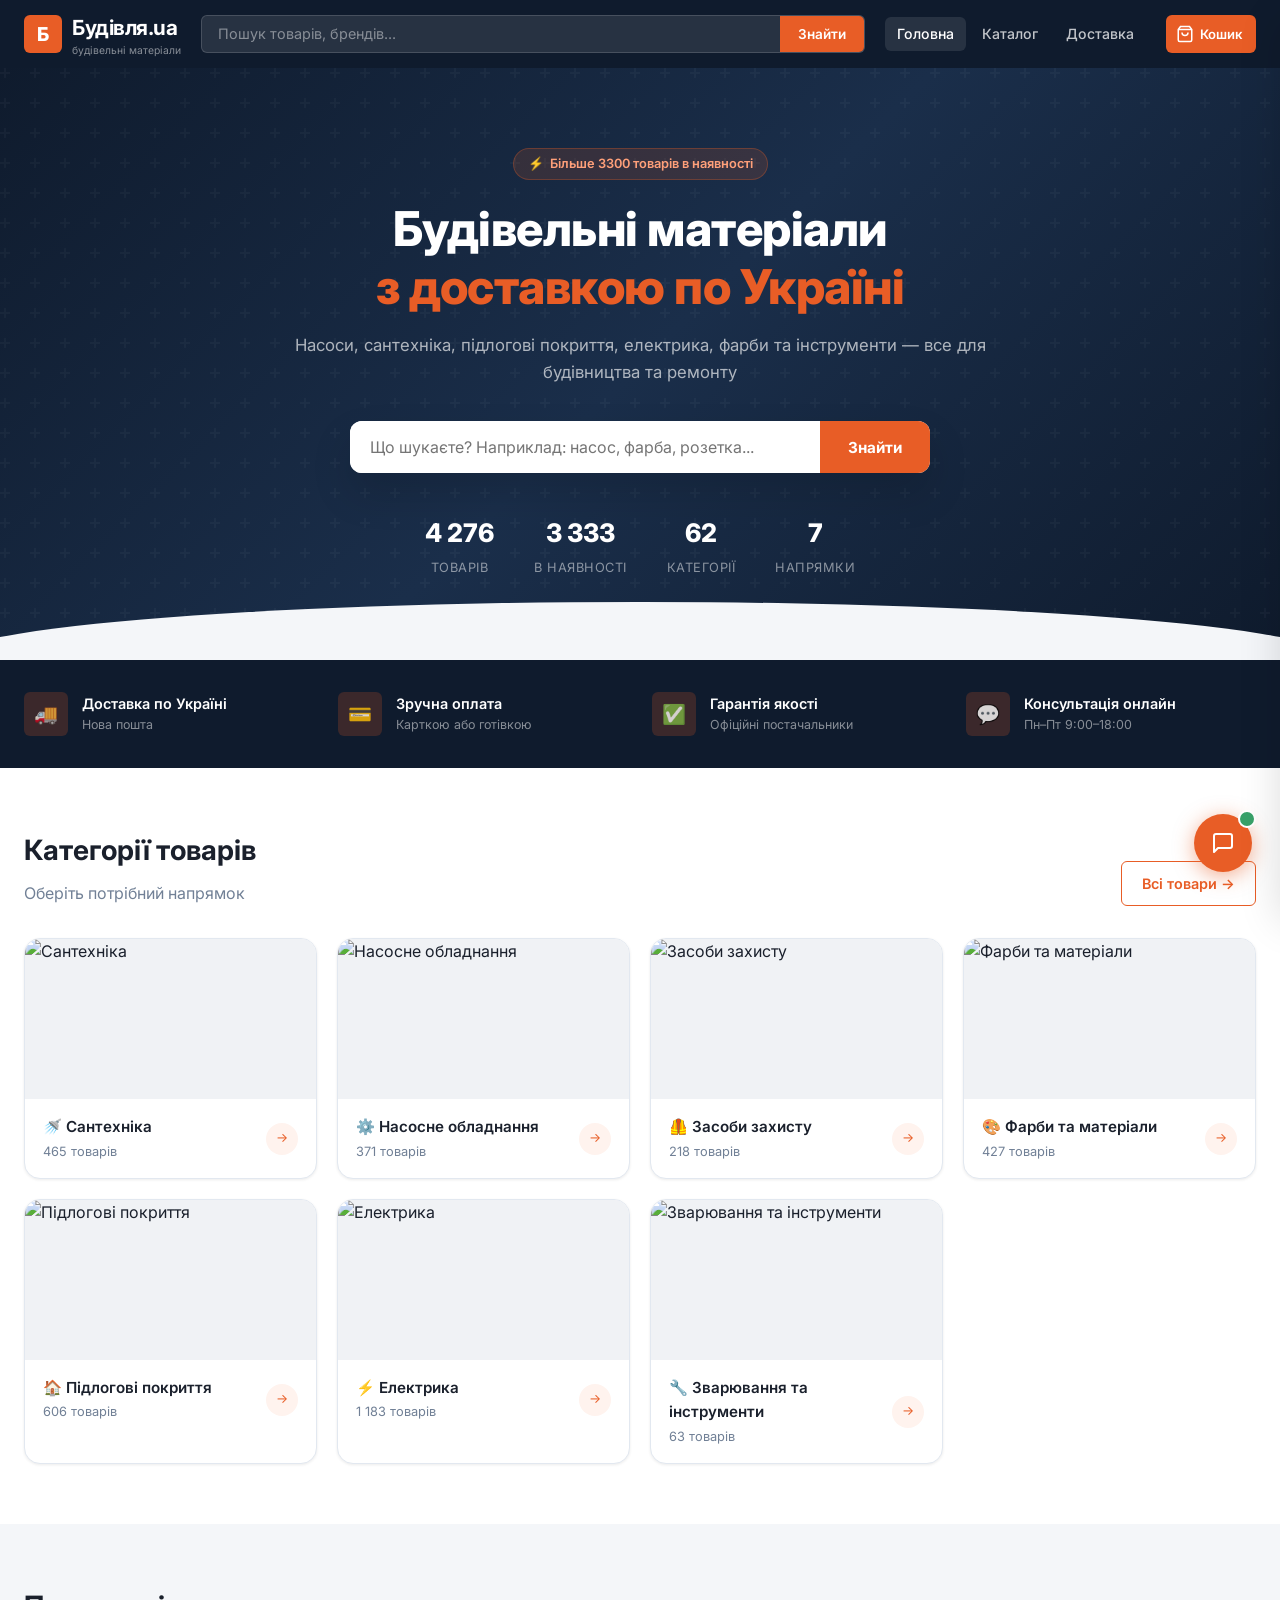
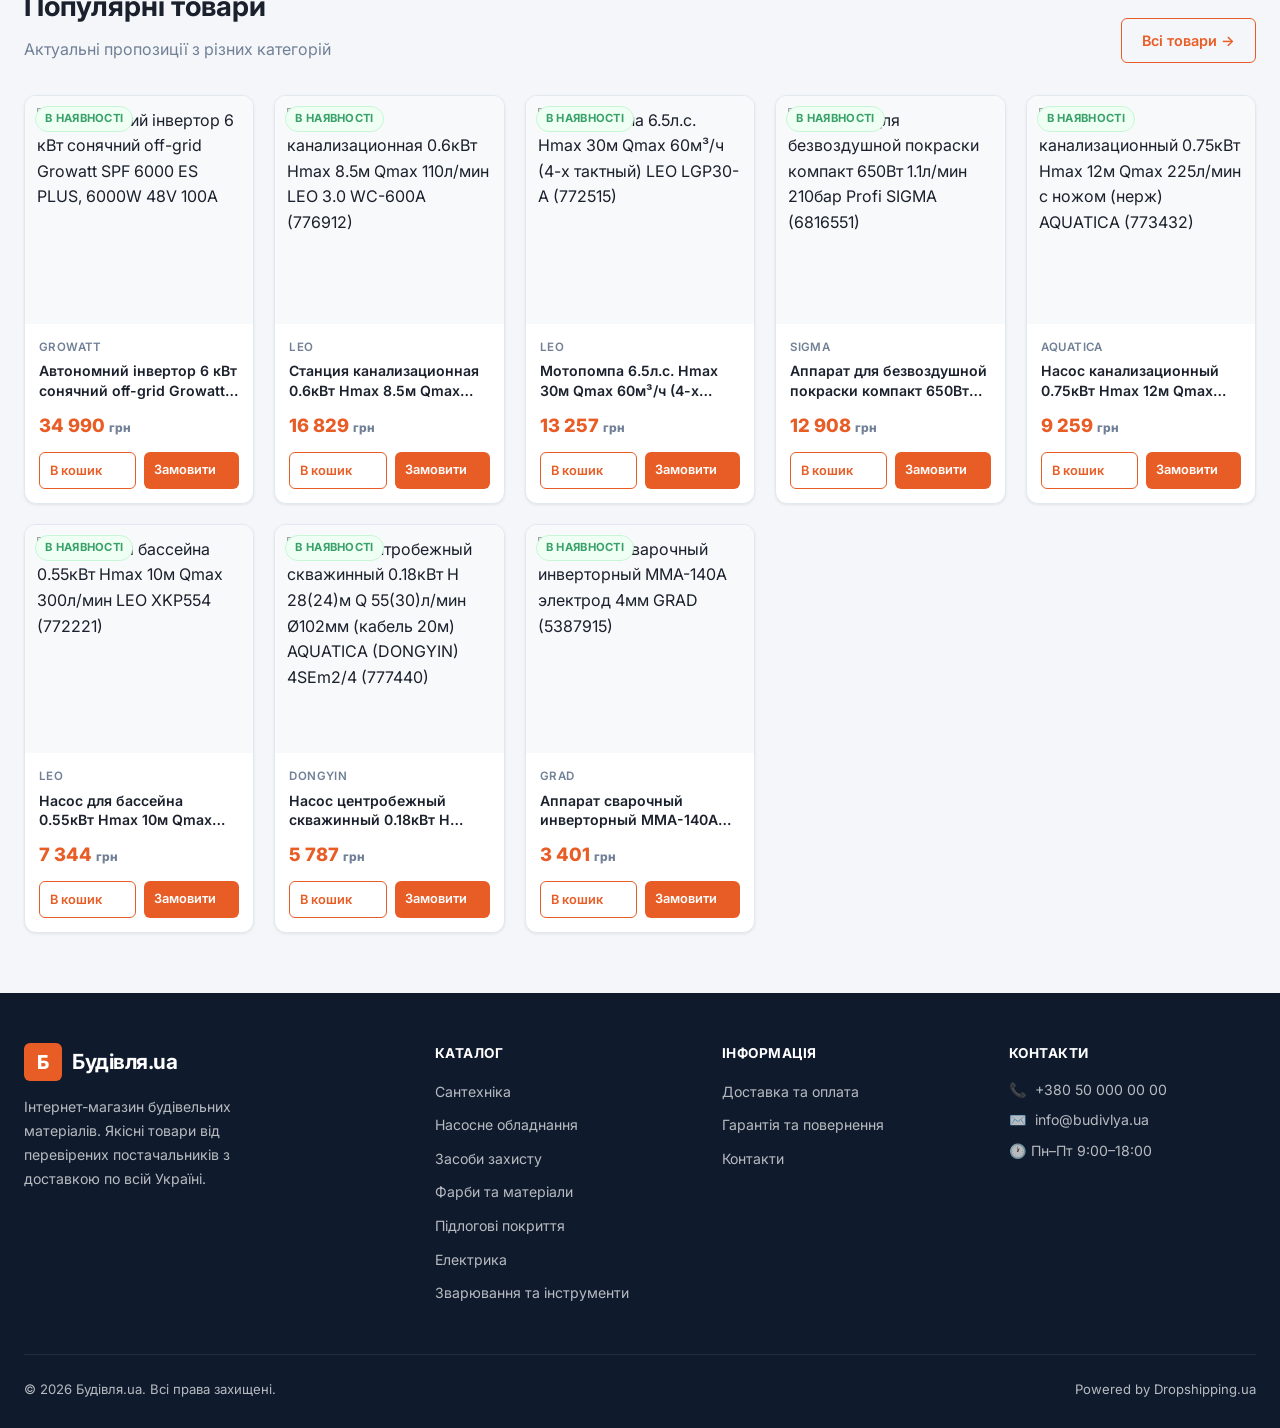
==== commit 9b694075: "fix: remove Укрпошта, add catalog translation, improve desc formatting" ====
--- a/index.html
+++ b/index.html
@@ -103,7 +103,7 @@
         <div class="feature-item__icon">🚚</div>
         <div>
           <div class="feature-item__title">Доставка по Україні</div>
-          <div class="feature-item__sub">Нова пошта, Укрпошта</div>
+          <div class="feature-item__sub">Нова пошта</div>
         </div>
       </div>
       <div class="feature-item">
--- a/css/style.css
+++ b/css/style.css
@@ -126,9 +126,11 @@
 .header.scrolled { box-shadow: 0 2px 20px rgba(0,0,0,.3); }
 .header > .container { width: 100%; }
 .header__inner {
-  display: flex;
+  display: grid;
+  grid-template-columns: auto 1fr auto auto;
   align-items: center;
   gap: 20px;
+  width: 100%;
 }
 .logo {
   display: flex;
@@ -161,9 +163,11 @@
 }
 
 .header__search {
-  flex: 1;
+  flex: 1 1 0%;
   min-width: 0;
-  display: flex;
+  max-width: 700px;
+  display: flex;
+  height: 38px;
   background: rgba(255,255,255,.1);
   border-radius: var(--radius-sm);
   border: 1.5px solid rgba(255,255,255,.15);
@@ -198,12 +202,13 @@
   display: flex;
   align-items: center;
   gap: 12px;
-  margin-left: auto;
+  flex-shrink: 0;
 }
 .header__nav {
   display: flex;
   align-items: center;
   gap: 4px;
+  flex-shrink: 0;
 }
 .header__nav a {
   color: rgba(255,255,255,.75);
@@ -762,7 +767,7 @@
    ============================================= */
 .product-layout {
   display: grid;
-  grid-template-columns: 1fr 1fr;
+  grid-template-columns: minmax(0, 1fr) minmax(0, 1fr);
   gap: 40px;
   margin-top: calc(var(--header-h) + 30px);
   padding-bottom: 60px;
@@ -873,8 +878,8 @@
 
 .specs-table { width: 100%; border-collapse: collapse; font-size: .88rem; }
 .specs-table tr:nth-child(even) td { background: var(--bg); }
-.specs-table td { padding: 9px 12px; color: var(--text-2); border-bottom: 1px solid var(--border-light); }
-.specs-table td:first-child { color: var(--text-muted); width: 45%; font-weight: 500; }
+.specs-table td { padding: 9px 12px; color: var(--text-2); border-bottom: 1px solid var(--border-light); word-break: break-word; }
+.specs-table td:first-child { color: var(--text-muted); width: 40%; font-weight: 500; }
 
 /* =============================================
    CART SIDEBAR
@@ -940,7 +945,31 @@
 .cart-item__img img { width: 100%; height: 100%; object-fit: contain; }
 .cart-item__info { flex: 1; }
 .cart-item__name { font-size: .85rem; font-weight: 600; line-height: 1.3; margin-bottom: 4px; color: var(--text); }
-.cart-item__price { font-size: .9rem; font-weight: 700; color: var(--accent); }
+.cart-item__price { font-size: .9rem; font-weight: 700; color: var(--accent); margin-bottom: 6px; }
+.cart-item__qty {
+  display: flex;
+  align-items: center;
+  gap: 0;
+}
+.cart-item__qty button {
+  width: 26px; height: 26px;
+  border: 1.5px solid var(--border);
+  background: var(--bg);
+  border-radius: 6px;
+  font-size: 1rem;
+  font-weight: 700;
+  color: var(--text);
+  cursor: pointer;
+  display: flex; align-items: center; justify-content: center;
+  transition: all var(--transition);
+}
+.cart-item__qty button:hover { border-color: var(--accent); color: var(--accent); }
+.cart-item__qty span {
+  min-width: 28px;
+  text-align: center;
+  font-size: .9rem;
+  font-weight: 700;
+}
 .cart-item__remove { color: var(--text-muted); font-size: 1.1rem; align-self: flex-start; transition: color var(--transition); }
 .cart-item__remove:hover { color: var(--danger); }
 .cart-footer {
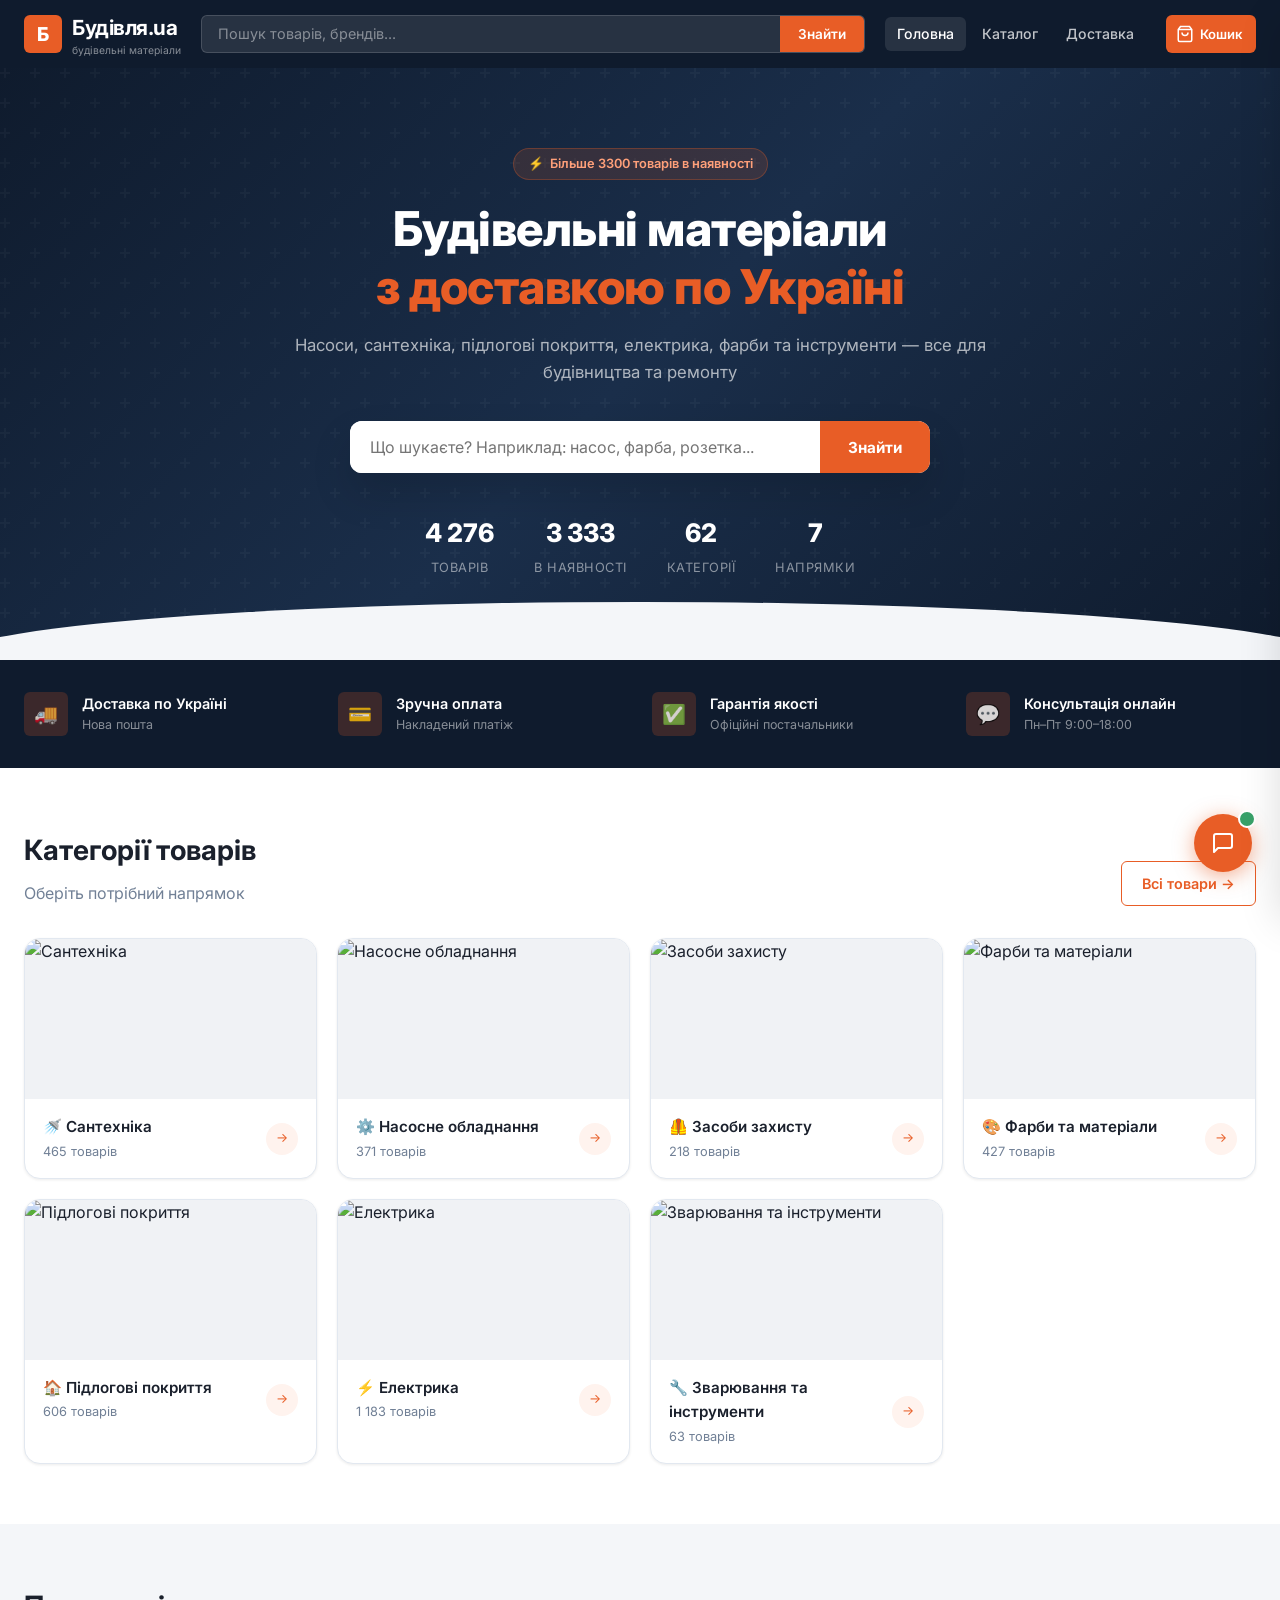
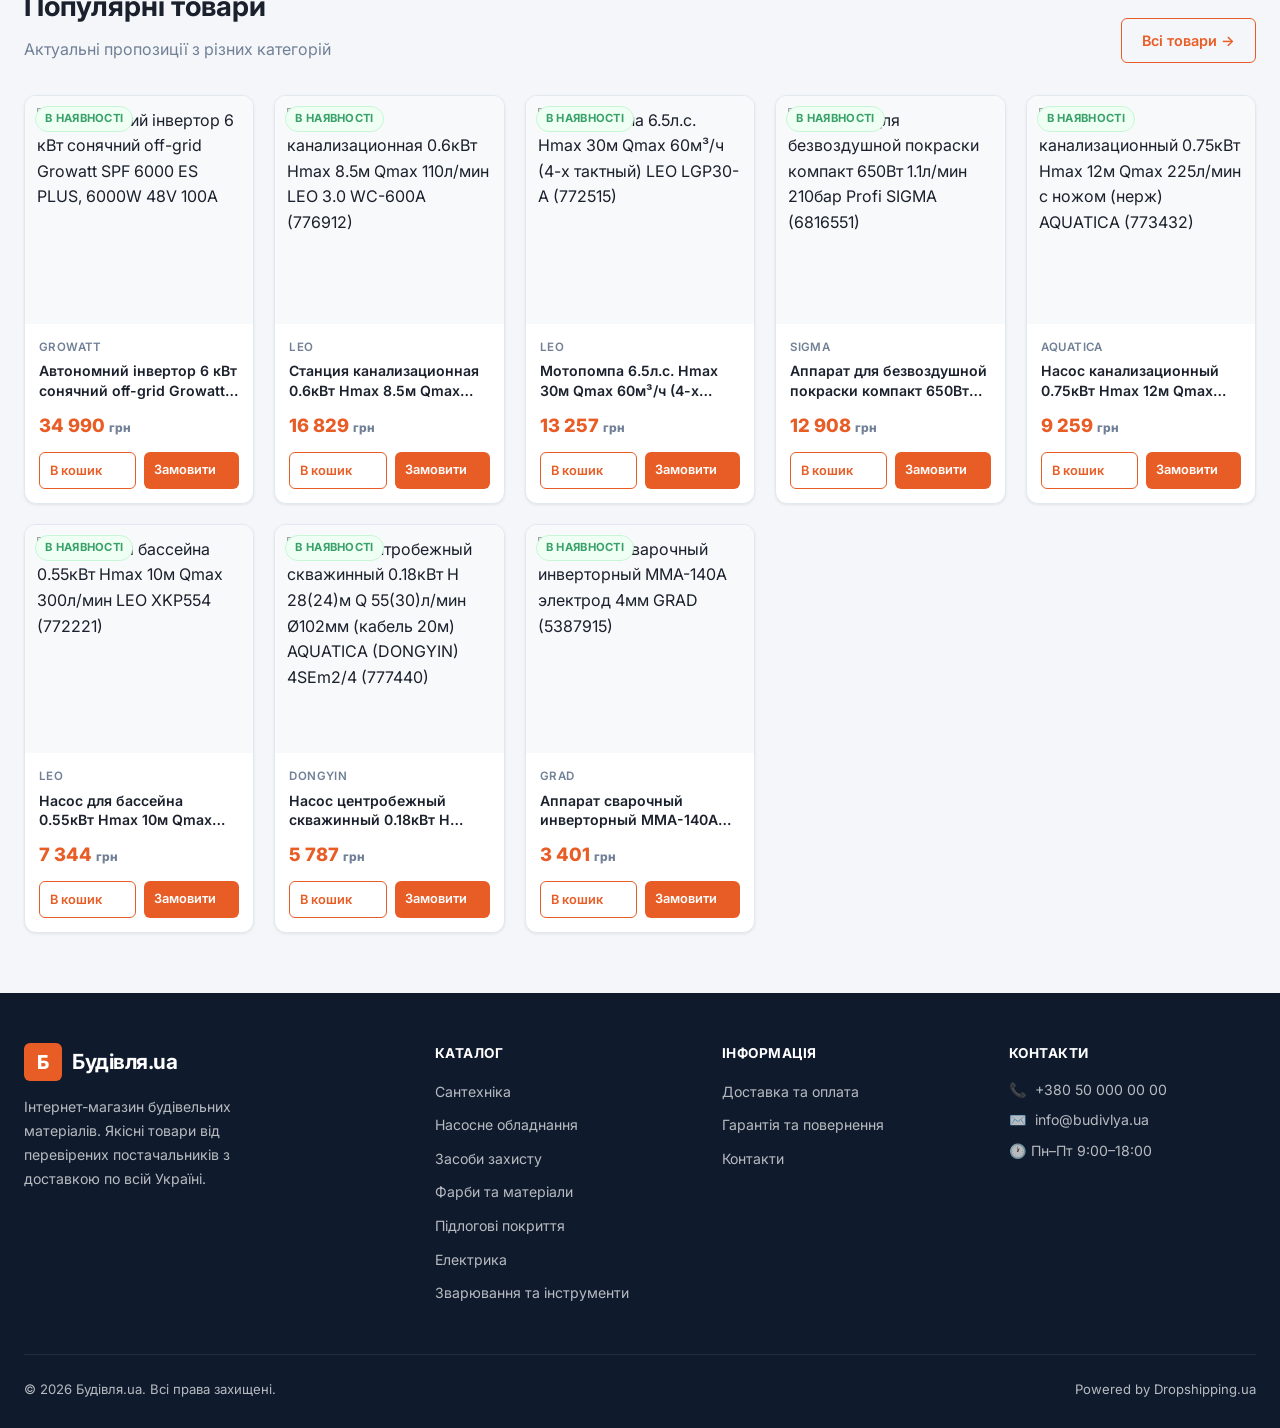
==== commit 5794ac64: "fix: hero mobile padding for stats visibility, payment text to накладений платіж" ====
--- a/index.html
+++ b/index.html
@@ -110,7 +110,7 @@
         <div class="feature-item__icon">💳</div>
         <div>
           <div class="feature-item__title">Зручна оплата</div>
-          <div class="feature-item__sub">Карткою або готівкою</div>
+          <div class="feature-item__sub">Накладений платіж</div>
         </div>
       </div>
       <div class="feature-item">
--- a/css/style.css
+++ b/css/style.css
@@ -696,6 +696,7 @@
 .vendor-check input[type="checkbox"] { accent-color: var(--accent); width: 15px; height: 15px; cursor: pointer; }
 
 .catalog-main {}
+.catalog-filter-btn { display: none; }
 .catalog-topbar {
   display: flex;
   align-items: center;
@@ -1431,6 +1432,115 @@
 /* =============================================
    RESPONSIVE
    ============================================= */
+/* ---- BURGER + MOBILE SEARCH BUTTONS ---- */
+.burger-btn {
+  display: none;
+  flex-direction: column;
+  justify-content: center;
+  gap: 5px;
+  background: none;
+  border: none;
+  cursor: pointer;
+  padding: 6px;
+  color: #fff;
+}
+.burger-btn span {
+  display: block;
+  width: 22px;
+  height: 2px;
+  background: currentColor;
+  border-radius: 2px;
+  transition: all .25s;
+}
+.mobile-search-btn {
+  display: none;
+  background: none;
+  border: none;
+  cursor: pointer;
+  padding: 6px 8px;
+  color: #fff;
+  align-items: center;
+}
+
+/* ---- MOBILE MENU DRAWER ---- */
+.mobile-overlay {
+  display: none;
+  position: fixed;
+  inset: 0;
+  background: rgba(0,0,0,.55);
+  z-index: 998;
+}
+.mobile-overlay.open { display: block; }
+.mobile-menu {
+  position: fixed;
+  top: 0; left: 0;
+  width: 300px;
+  height: 100%;
+  background: var(--card);
+  z-index: 999;
+  transform: translateX(-100%);
+  transition: transform .3s cubic-bezier(.4,0,.2,1);
+  display: flex;
+  flex-direction: column;
+  overflow-y: auto;
+}
+.mobile-menu.open { transform: translateX(0); }
+.mobile-menu__head {
+  display: flex;
+  align-items: center;
+  justify-content: space-between;
+  padding: 14px 16px;
+  background: var(--primary);
+}
+.mobile-menu__head button {
+  background: none; border: none; cursor: pointer;
+  font-size: 1.2rem; color: rgba(255,255,255,.7); padding: 4px;
+}
+.mobile-menu__search {
+  display: flex;
+  gap: 8px;
+  padding: 14px 16px;
+  border-bottom: 1px solid var(--border);
+}
+.mobile-menu__search input {
+  flex: 1;
+  border: 1.5px solid var(--border);
+  border-radius: var(--radius-sm);
+  padding: 10px 14px;
+  font-size: .9rem;
+  font-family: inherit;
+  outline: none;
+  background: var(--bg);
+  color: var(--text);
+}
+.mobile-menu__search button {
+  background: var(--accent);
+  color: #fff;
+  border: none;
+  border-radius: var(--radius-sm);
+  padding: 10px 14px;
+  font-weight: 600;
+  cursor: pointer;
+  font-size: .85rem;
+  font-family: inherit;
+  white-space: nowrap;
+}
+.mobile-menu__nav {
+  display: flex;
+  flex-direction: column;
+}
+.mobile-menu__nav a {
+  padding: 16px 20px;
+  font-size: .95rem;
+  font-weight: 600;
+  color: var(--text);
+  text-decoration: none;
+  border-bottom: 1px solid var(--border-light);
+  transition: background var(--transition);
+}
+.mobile-menu__nav a:hover,
+.mobile-menu__nav a.active { background: var(--accent-light); color: var(--accent); }
+
 @media (max-width: 1024px) {
   .catalog-layout { grid-template-columns: 220px 1fr; gap: 20px; }
   .product-layout { grid-template-columns: 1fr; gap: 28px; }
@@ -1439,22 +1549,88 @@
 }
 @media (max-width: 768px) {
   :root { --header-h: 60px; }
+
+  /* Header */
+  .header__inner { grid-template-columns: auto 1fr auto; gap: 12px; }
   .header__search { display: none; }
+  .header__search.mobile-open {
+    display: flex !important;
+    position: fixed;
+    top: var(--header-h);
+    left: 0; right: 0;
+    z-index: 200;
+    background: var(--primary);
+    padding: 10px 16px;
+    border-bottom: 2px solid var(--accent);
+    box-shadow: 0 4px 12px rgba(0,0,0,.3);
+  }
   .header__nav { display: none; }
+  .burger-btn { display: flex; }
+  .mobile-search-btn { display: flex; }
+  .cart-btn span:not(.cart-badge) { display: none; }
+
+  /* Hero */
+  .hero { padding: 40px 0 110px; }
+  .hero h1 { font-size: 1.8rem; }
+  .hero__search { flex-direction: column; gap: 10px; }
+  .hero__search input,
+  .hero__search button { width: 100%; }
+
+  /* Hero stats 2x2 grid */
+  .hero__stats { display: grid; grid-template-columns: 1fr 1fr; gap: 16px 24px; margin-top: 24px; }
+  .hero-stat__num { font-size: 1.4rem; }
+  .hero-stat__label { font-size: .7rem; }
+
+  /* Catalog filter button — only mobile */
+  .catalog-filter-btn { display: inline-flex !important; }
+
+  /* Catalog sidebar — mobile overlay */
   .catalog-layout { grid-template-columns: 1fr; }
-  .catalog-sidebar { position: static; height: auto; }
-  .hero { padding: 50px 0 40px; }
-  .hero h1 { font-size: 1.8rem; }
-  .hero__stats { gap: 20px; }
+  .catalog-sidebar {
+    position: fixed;
+    top: 0; left: 0;
+    width: 300px;
+    height: 100%;
+    z-index: 997;
+    border-radius: 0;
+    transform: translateX(-100%);
+    transition: transform .3s cubic-bezier(.4,0,.2,1);
+    padding-top: 16px;
+  }
+  .catalog-sidebar.open { transform: translateX(0); }
+  #mobileFilterBtn { display: block !important; }
+  #mobileFilterBtn button { box-shadow: 0 4px 16px rgba(0,0,0,.3); }
+
+  /* Product cards */
   .products-grid { grid-template-columns: repeat(2, 1fr); gap: 12px; }
+  .product-card__img { height: 150px; }
+  .product-card__footer { flex-direction: column; gap: 6px; }
+  .product-card__footer .btn { width: 100%; justify-content: center; text-align: center; }
+
+  /* Product detail */
+  .product-info__actions { flex-direction: column; gap: 10px; }
+  .product-info__actions .btn { width: 100%; justify-content: center; }
+  .specs-table { font-size: .82rem; }
+
+  /* Cart */
+  .cart-sidebar { width: 100%; right: 0; }
+
+  /* Footer */
   .footer__grid { grid-template-columns: 1fr; gap: 24px; }
+
+  /* Chat */
   .chat-panel { bottom: 90px; right: 16px; width: calc(100vw - 32px); }
 }
 @media (max-width: 480px) {
-  .container { padding: 0 16px; }
-  .category-grid { grid-template-columns: repeat(2, 1fr); gap: 12px; }
-  .products-grid { grid-template-columns: repeat(2, 1fr); gap: 10px; }
+  .container { padding: 0 12px; }
+  .category-grid { grid-template-columns: repeat(2, 1fr); gap: 10px; }
+  .products-grid { grid-template-columns: repeat(2, 1fr); gap: 8px; }
+  .product-card { padding: 10px; }
+  .product-card__img { height: 130px; }
+  .product-card__name { font-size: .78rem; }
+  .product-card__price { font-size: .95rem; }
   .hero__search input { font-size: .9rem; }
   .cart-sidebar { width: 100%; }
-  .modal { padding: 24px 20px; }
-}
+  .modal { padding: 20px 16px; }
+  .hero h1 { font-size: 1.5rem; }
+}
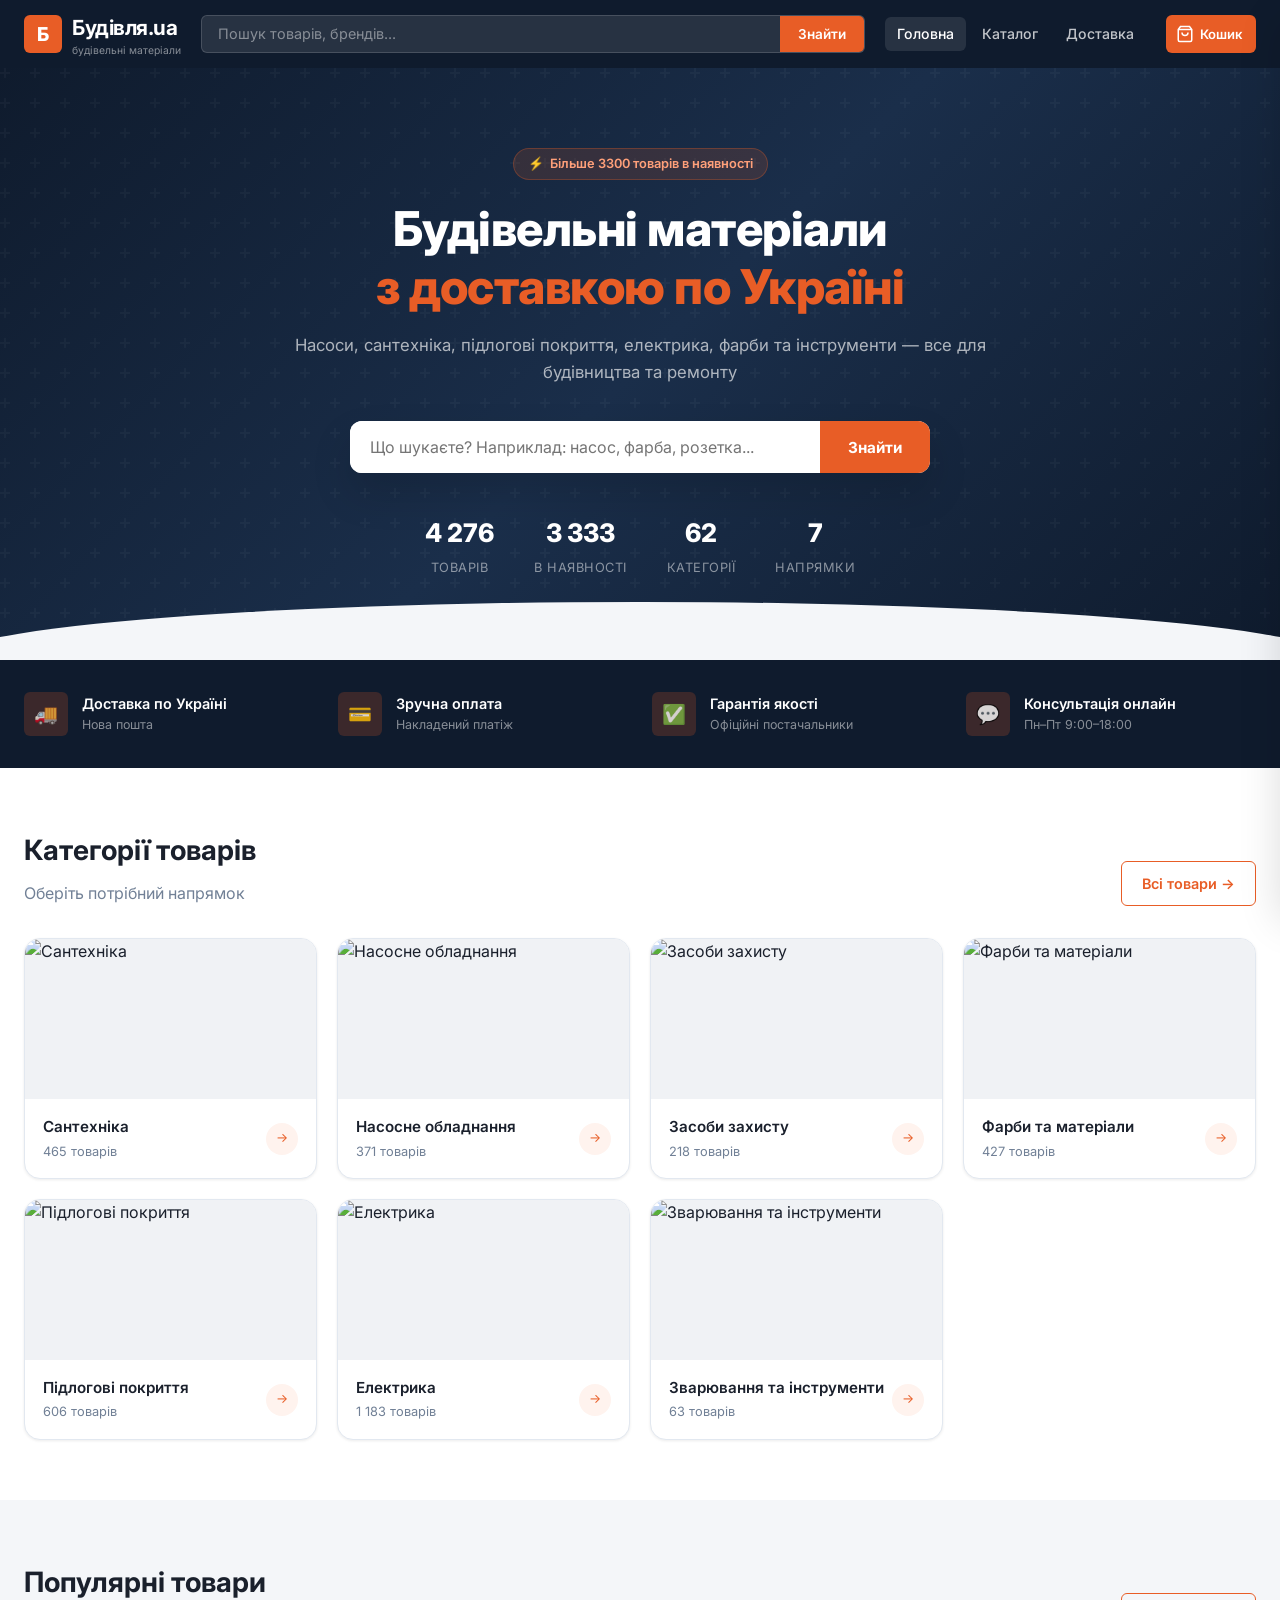
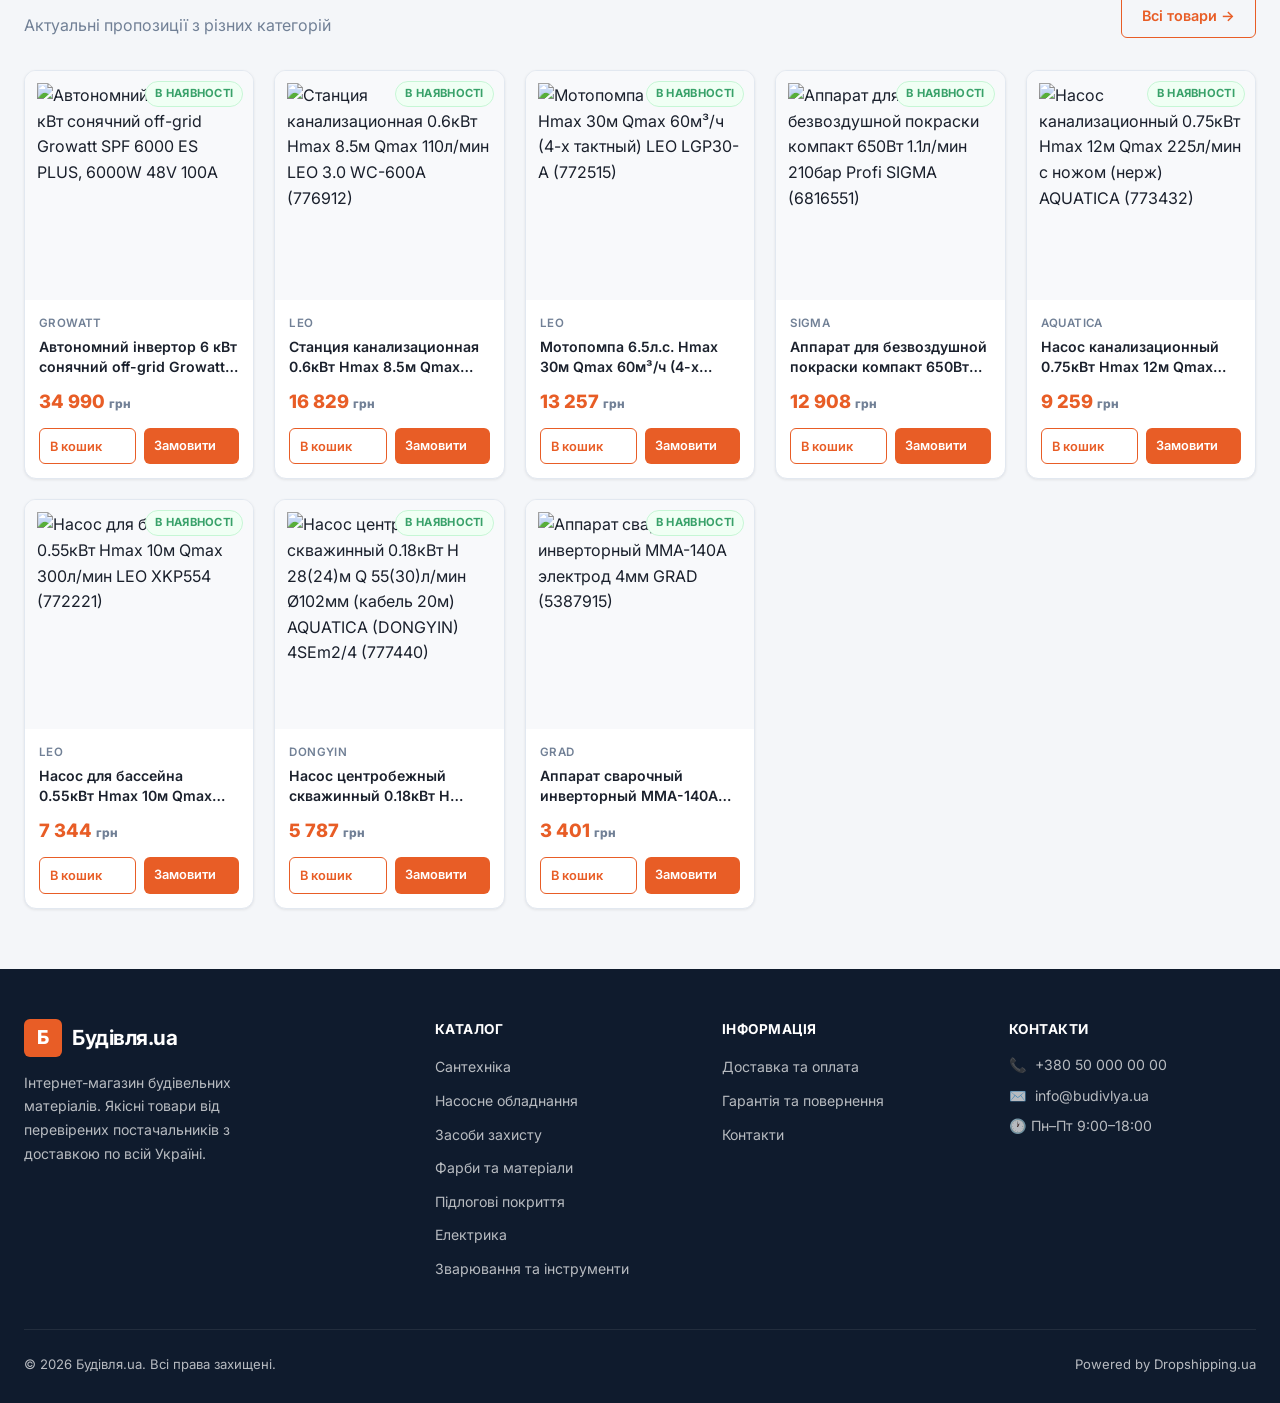
==== commit 6584bdb1: "fix(ui): прибрати емодзі з карток категорій на головній Co-Authored-By: Claude Sonnet 4.6 <noreply@a" ====
--- a/index.html
+++ b/index.html
@@ -248,7 +248,7 @@
         </div>
         <div class="category-card__body">
           <div>
-            <div class="category-card__name">${GROUP_ICONS[g.id] || ''} ${escHtml(g.name)}</div>
+            <div class="category-card__name">${escHtml(g.name)}</div>
             <div class="category-card__count">${g.total.toLocaleString('uk')} товарів</div>
           </div>
           <div class="category-card__arrow">→</div>
--- a/css/style.css
+++ b/css/style.css
@@ -527,7 +527,7 @@
 }
 .product-card__badge {
   position: absolute;
-  top: 10px; left: 10px;
+  top: 10px; right: 10px;
   padding: 3px 9px;
   border-radius: 20px;
   font-size: .7rem;
@@ -1575,6 +1575,7 @@
   .hero__search { flex-direction: column; gap: 10px; }
   .hero__search input,
   .hero__search button { width: 100%; }
+  .hero__search button { padding: 16px; font-size: 1rem; min-height: 52px; }
 
   /* Hero stats 2x2 grid */
   .hero__stats { display: grid; grid-template-columns: 1fr 1fr; gap: 16px 24px; margin-top: 24px; }
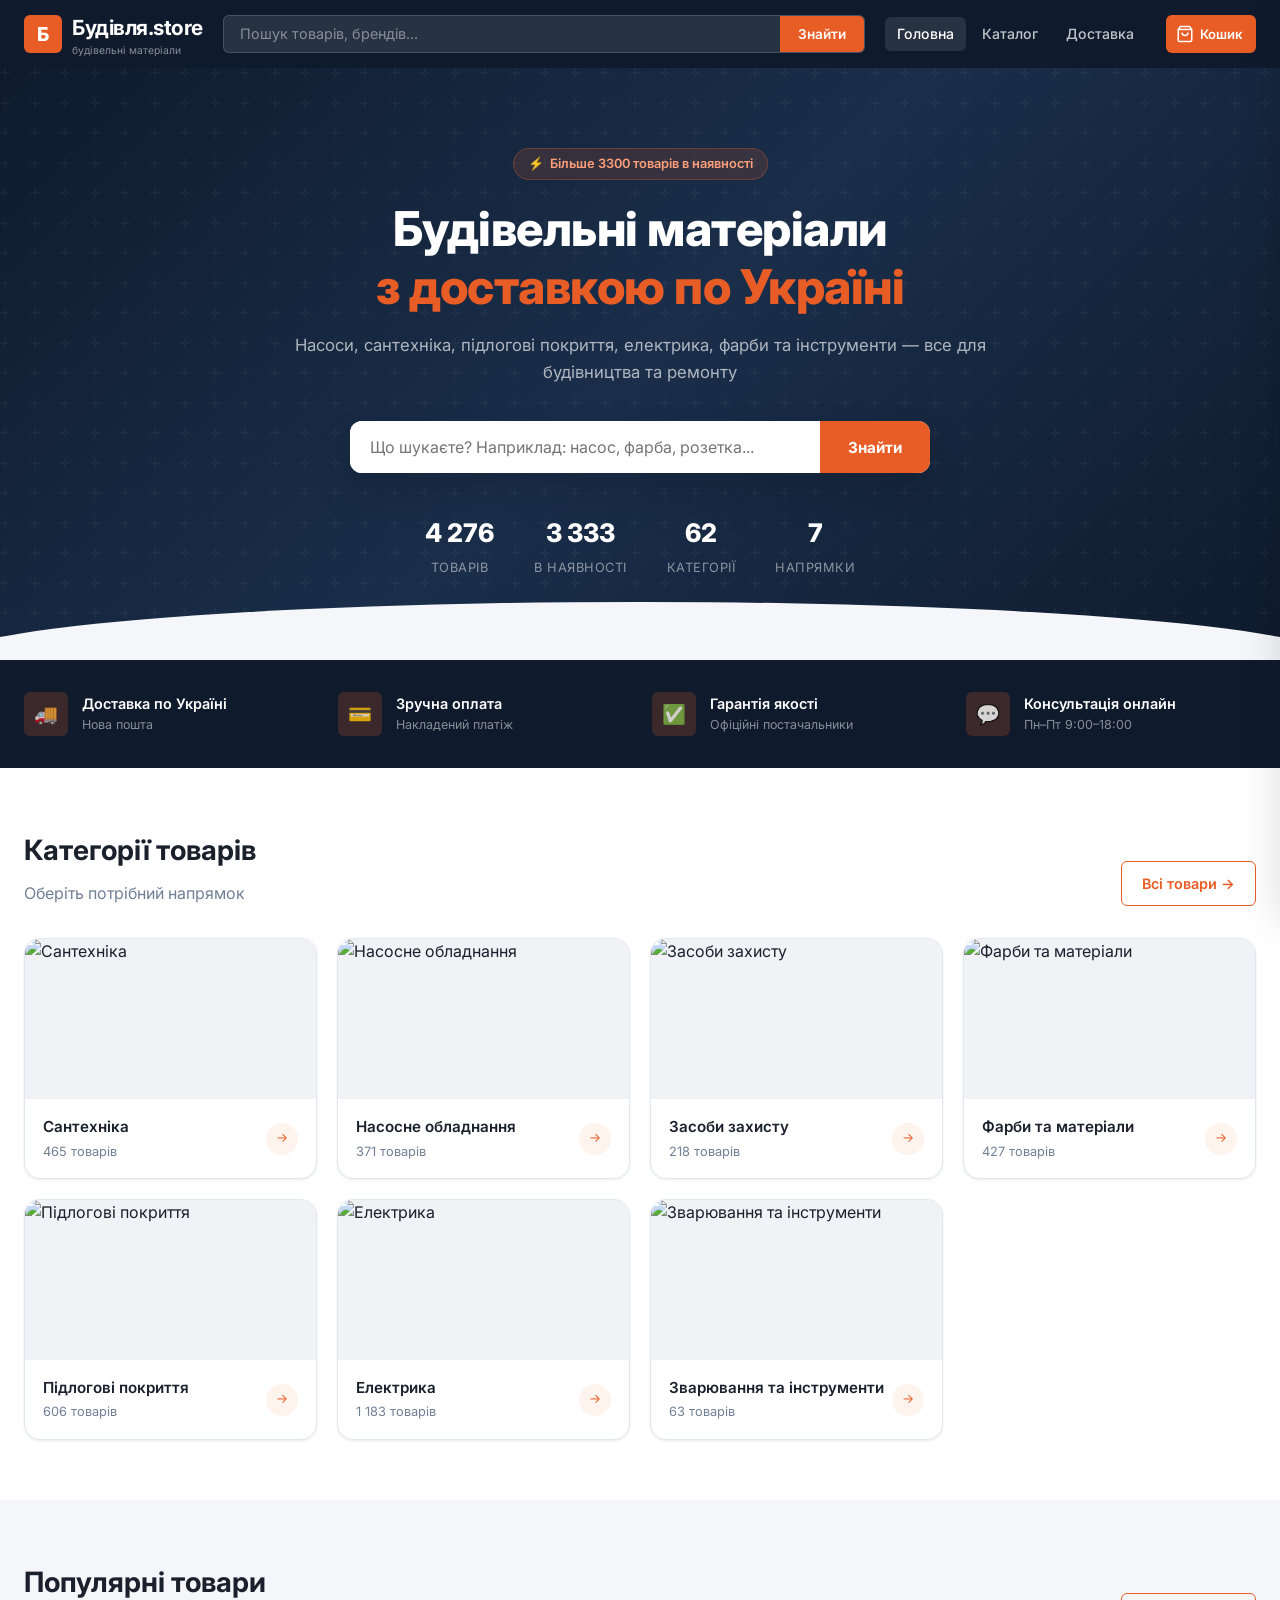
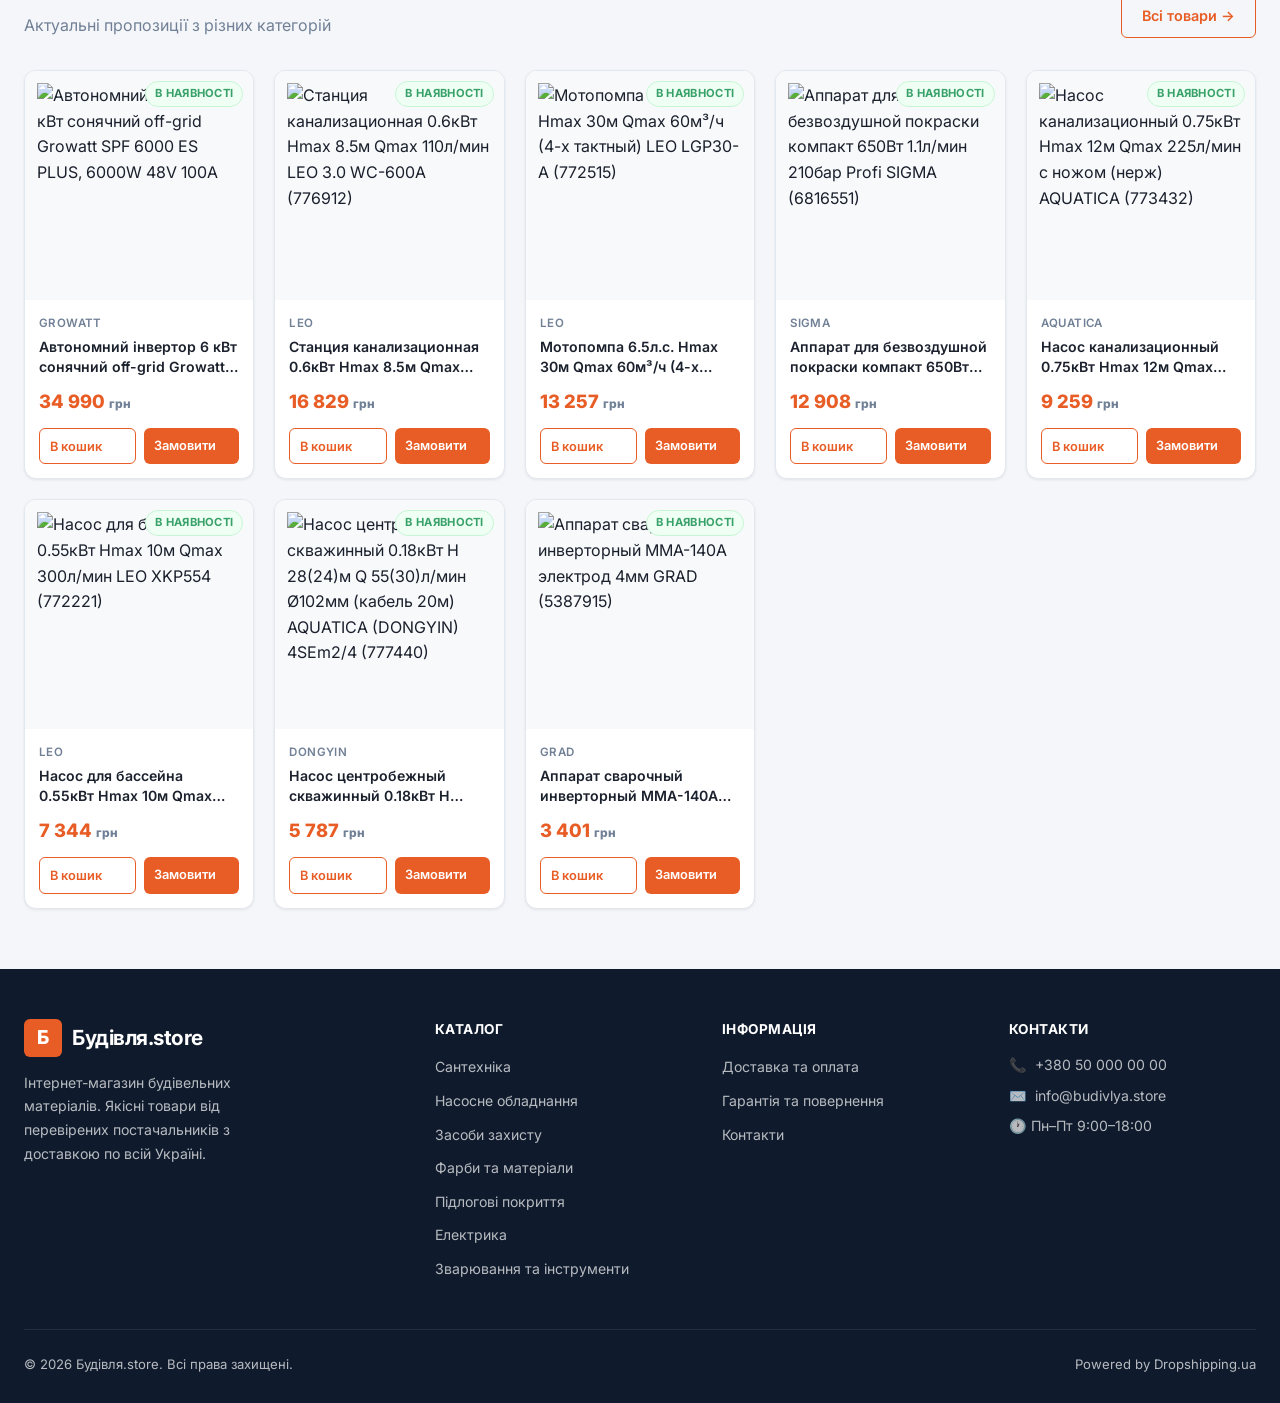
==== commit 7bd9fd86: "fix: update domain from budivlya.ua → budivlya.store sitewide Replace all references to budivlya.ua " ====
--- a/index.html
+++ b/index.html
@@ -3,13 +3,13 @@
 <head>
   <meta charset="UTF-8">
   <meta name="viewport" content="width=device-width, initial-scale=1.0">
-  <title>Будівля.ua — Будівельні матеріали з доставкою по Україні</title>
+  <title>Будівля.store — Будівельні матеріали з доставкою по Україні</title>
   <meta name="description" content="Інтернет-магазин будівельних матеріалів. Понад 4000 товарів: сантехніка, підлогові покриття, електрика, фарби, насоси. Доставка Новою Поштою по всій Україні.">
-  <link rel="canonical" href="https://budivlya.ua/">
+  <link rel="canonical" href="https://budivlya.store/">
   <!-- Open Graph -->
   <meta property="og:type" content="website">
-  <meta property="og:url" content="https://budivlya.ua/">
-  <meta property="og:title" content="Будівля.ua — Будівельні матеріали з доставкою по Україні">
+  <meta property="og:url" content="https://budivlya.store/">
+  <meta property="og:title" content="Будівля.store — Будівельні матеріали з доставкою по Україні">
   <meta property="og:description" content="Понад 4000 товарів для будівництва та ремонту. Сантехніка, підлогові покриття, електрика, фарби, насоси. Доставка по Україні.">
   <meta property="og:locale" content="uk_UA">
   <meta name="twitter:card" content="summary_large_image">
@@ -18,11 +18,11 @@
   {
     "@context": "https://schema.org",
     "@type": "OnlineStore",
-    "name": "Будівля.ua",
+    "name": "Будівля.store",
     "description": "Інтернет-магазин будівельних матеріалів з доставкою по Україні",
-    "url": "https://budivlya.ua",
+    "url": "https://budivlya.store",
     "telephone": "+380500000000",
-    "email": "info@budivlya.ua",
+    "email": "info@budivlya.store",
     "areaServed": "UA",
     "currenciesAccepted": "UAH",
     "paymentAccepted": "Cash, Credit Card",
@@ -44,7 +44,7 @@
       <a href="index.html" class="logo">
         <div class="logo__mark">Б</div>
         <div>
-          <span class="logo__text">Будівля.ua</span>
+          <span class="logo__text">Будівля.store</span>
           <span class="logo__sub">будівельні матеріали</span>
         </div>
       </a>
@@ -178,7 +178,7 @@
       <div class="footer__brand">
         <a href="index.html" class="logo" style="margin-bottom:14px">
           <div class="logo__mark">Б</div>
-          <span class="logo__text">Будівля.ua</span>
+          <span class="logo__text">Будівля.store</span>
         </a>
         <p>Інтернет-магазин будівельних матеріалів. Якісні товари від перевірених постачальників з доставкою по всій Україні.</p>
       </div>
@@ -198,13 +198,13 @@
         <h4>Контакти</h4>
         <ul class="footer__contact">
           <li>📞 <a href="tel:+380500000000">+380 50 000 00 00</a></li>
-          <li>✉️ <a href="mailto:info@budivlya.ua">info@budivlya.ua</a></li>
+          <li>✉️ <a href="mailto:info@budivlya.store">info@budivlya.store</a></li>
           <li>🕐 Пн–Пт 9:00–18:00</li>
         </ul>
       </div>
     </div>
     <div class="footer__bottom">
-      <span>© 2026 Будівля.ua. Всі права захищені.</span>
+      <span>© 2026 Будівля.store. Всі права захищені.</span>
       <span>Powered by Dropshipping.ua</span>
     </div>
   </div>
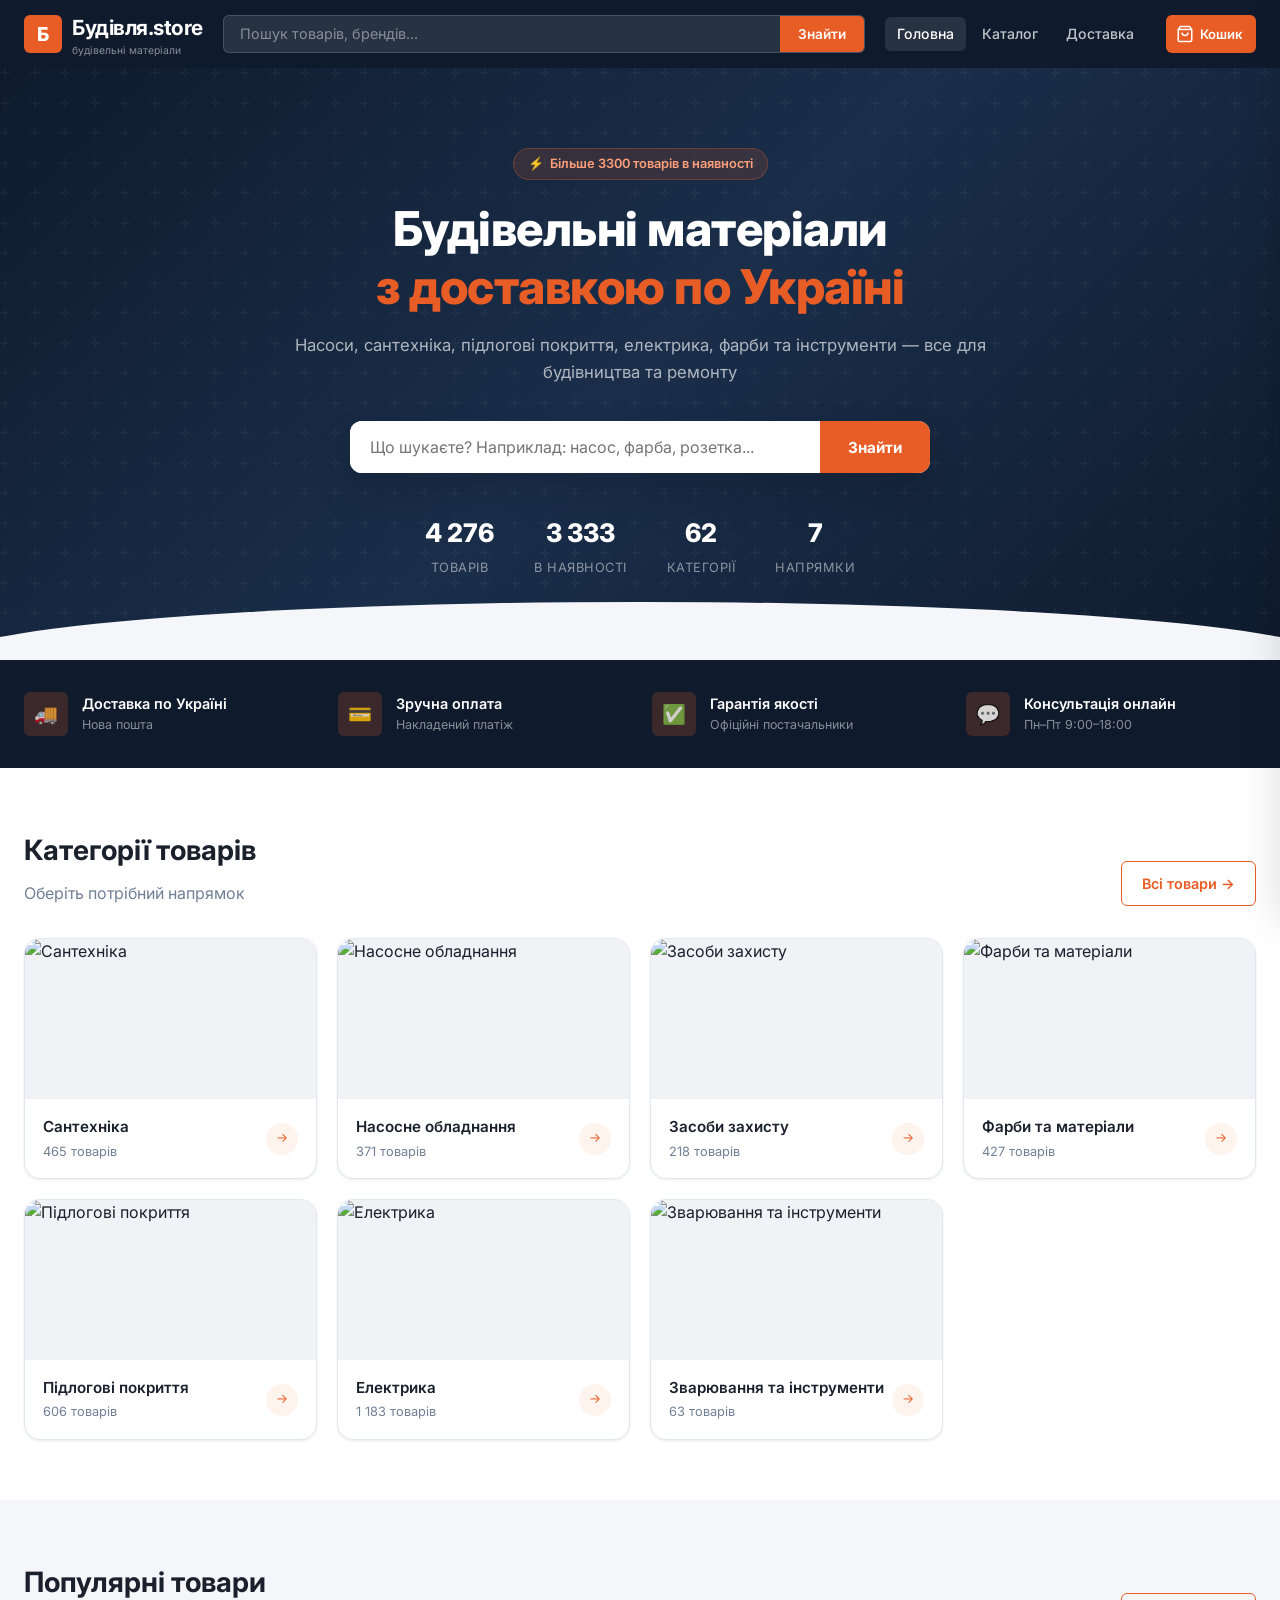
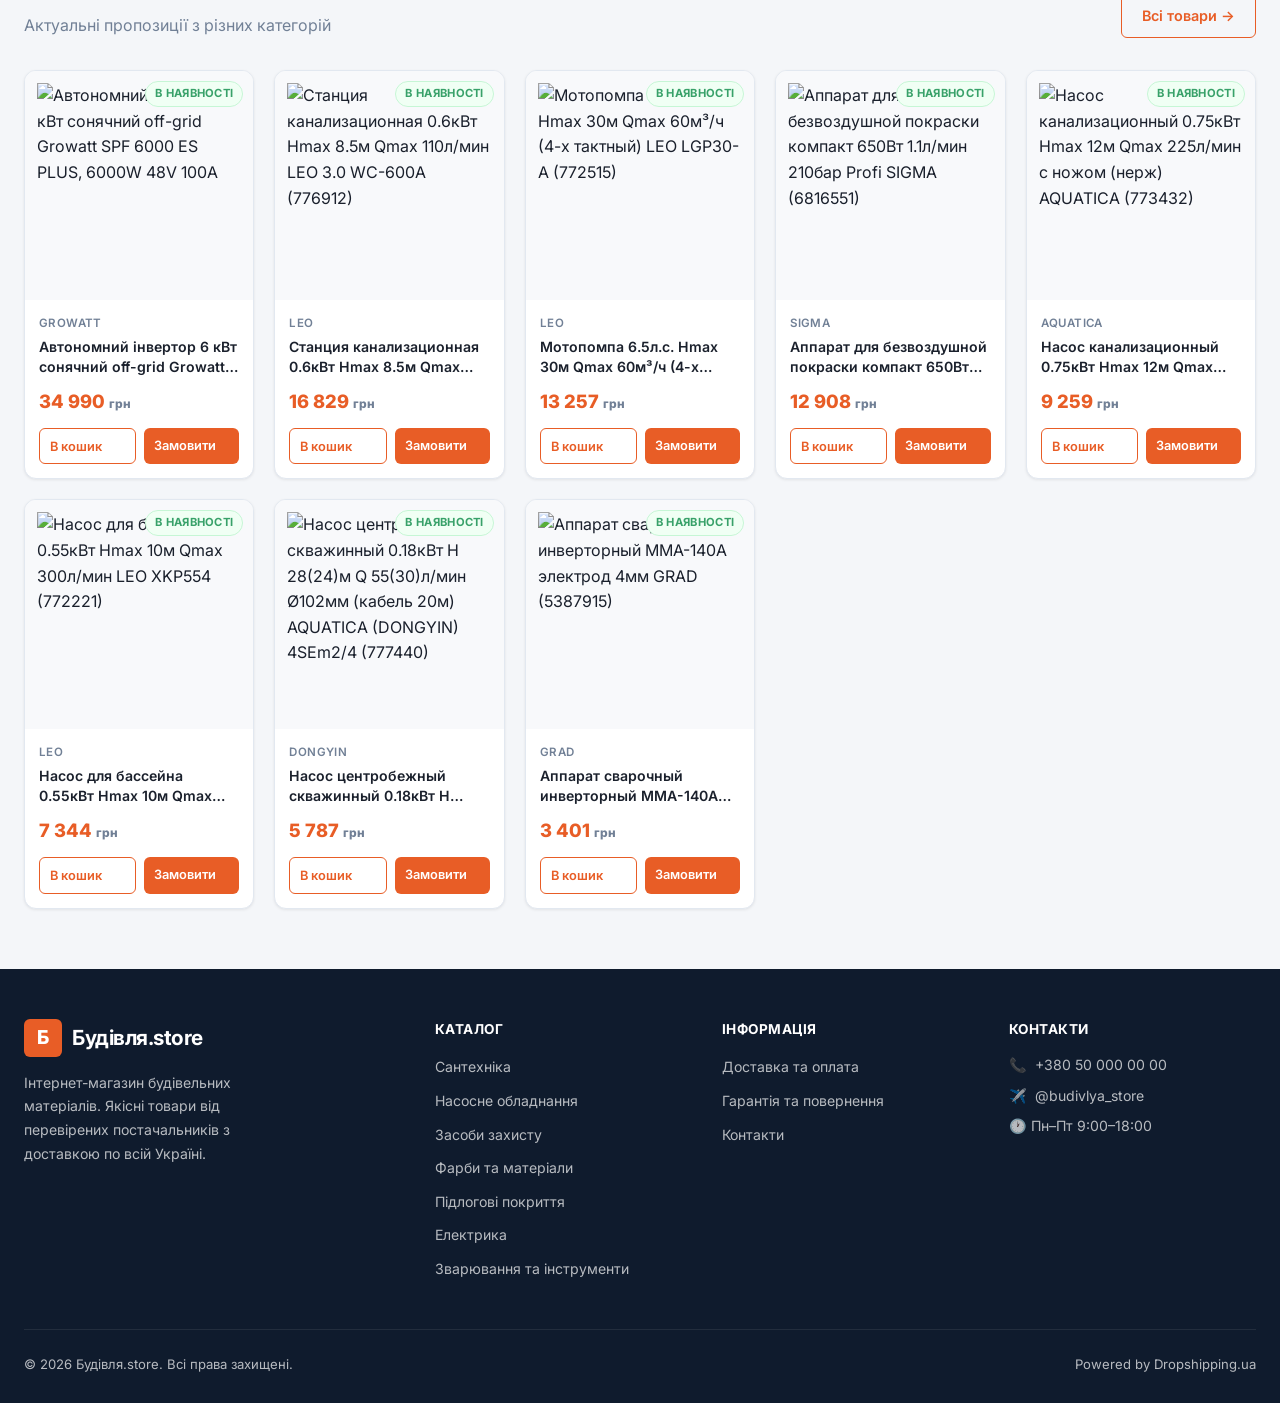
==== commit 25f15554: "fix: replace email with Telegram contact @budivlya_store Remove email from footer and schema.org, ad" ====
--- a/index.html
+++ b/index.html
@@ -22,7 +22,6 @@
     "description": "Інтернет-магазин будівельних матеріалів з доставкою по Україні",
     "url": "https://budivlya.store",
     "telephone": "+380500000000",
-    "email": "info@budivlya.store",
     "areaServed": "UA",
     "currenciesAccepted": "UAH",
     "paymentAccepted": "Cash, Credit Card",
@@ -198,7 +197,7 @@
         <h4>Контакти</h4>
         <ul class="footer__contact">
           <li>📞 <a href="tel:+380500000000">+380 50 000 00 00</a></li>
-          <li>✉️ <a href="mailto:info@budivlya.store">info@budivlya.store</a></li>
+          <li>✈️ <a href="https://t.me/budivlya_store" target="_blank" rel="noopener">@budivlya_store</a></li>
           <li>🕐 Пн–Пт 9:00–18:00</li>
         </ul>
       </div>
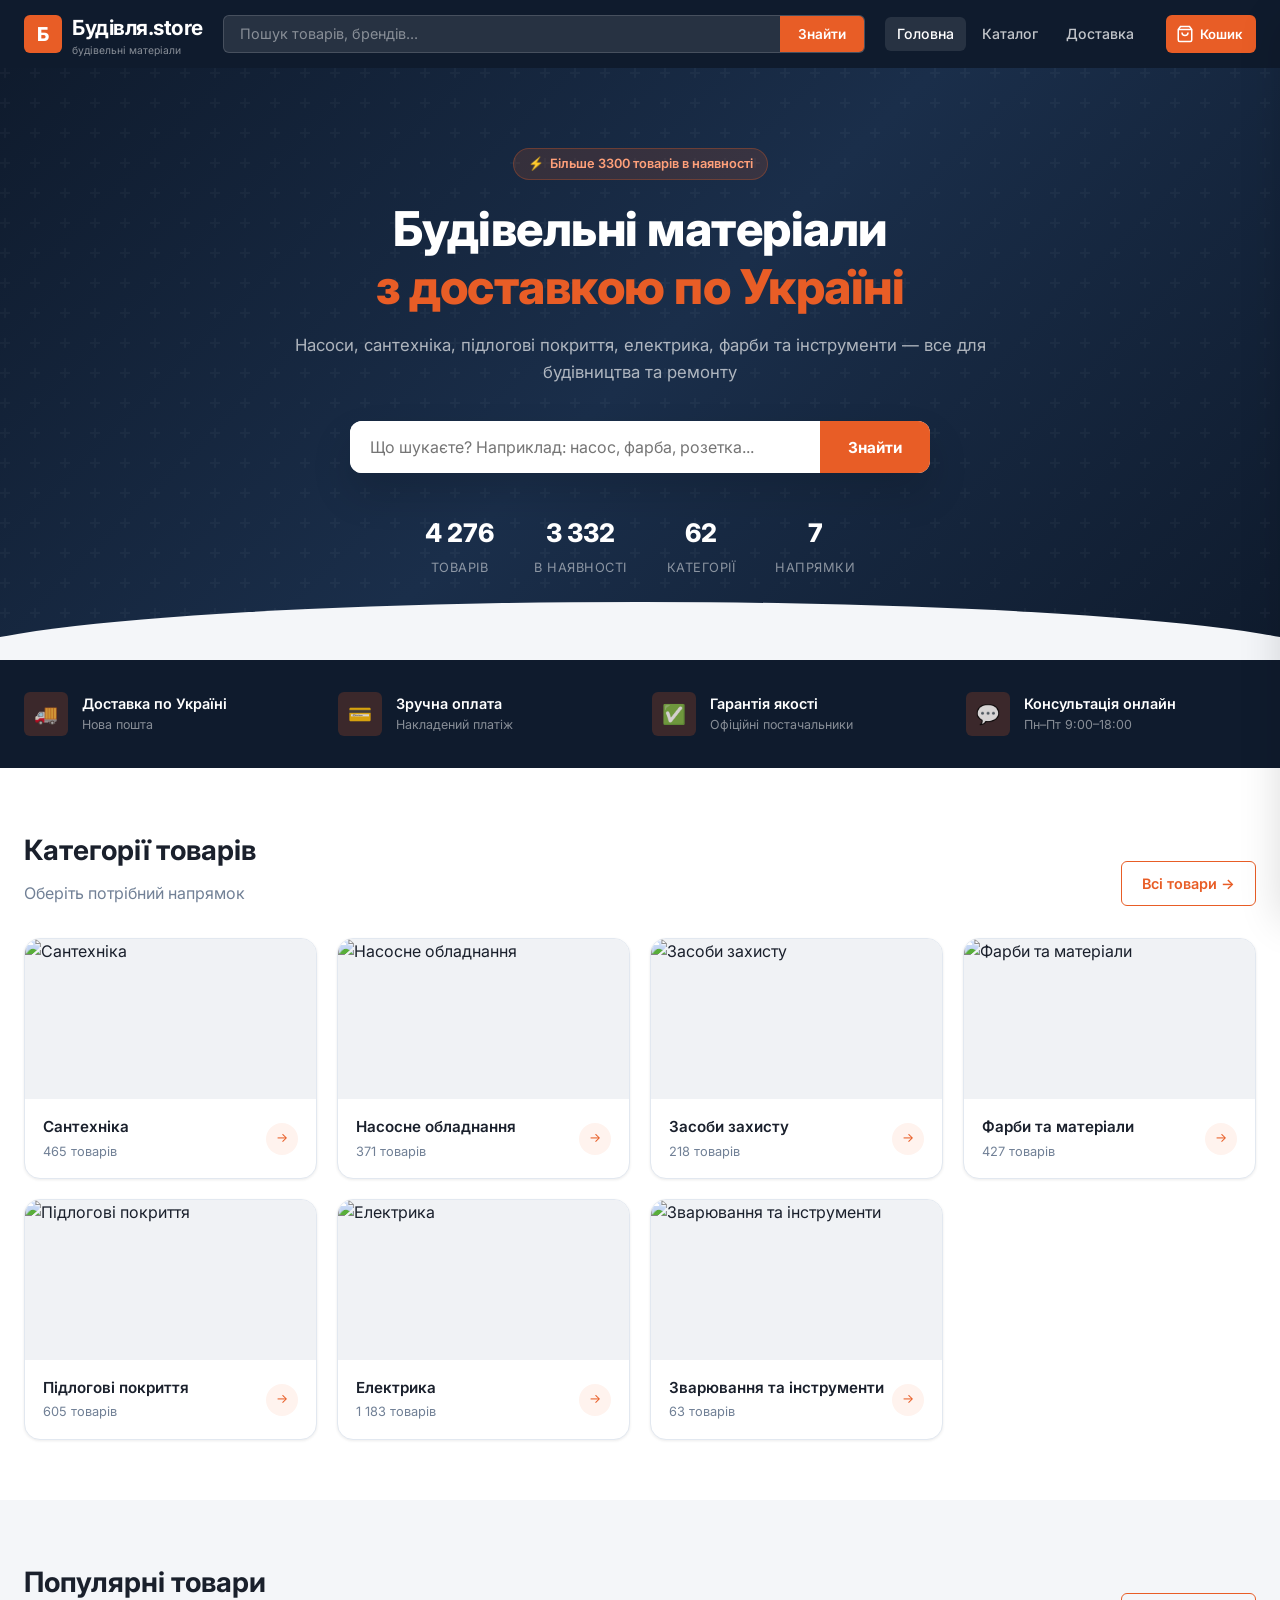
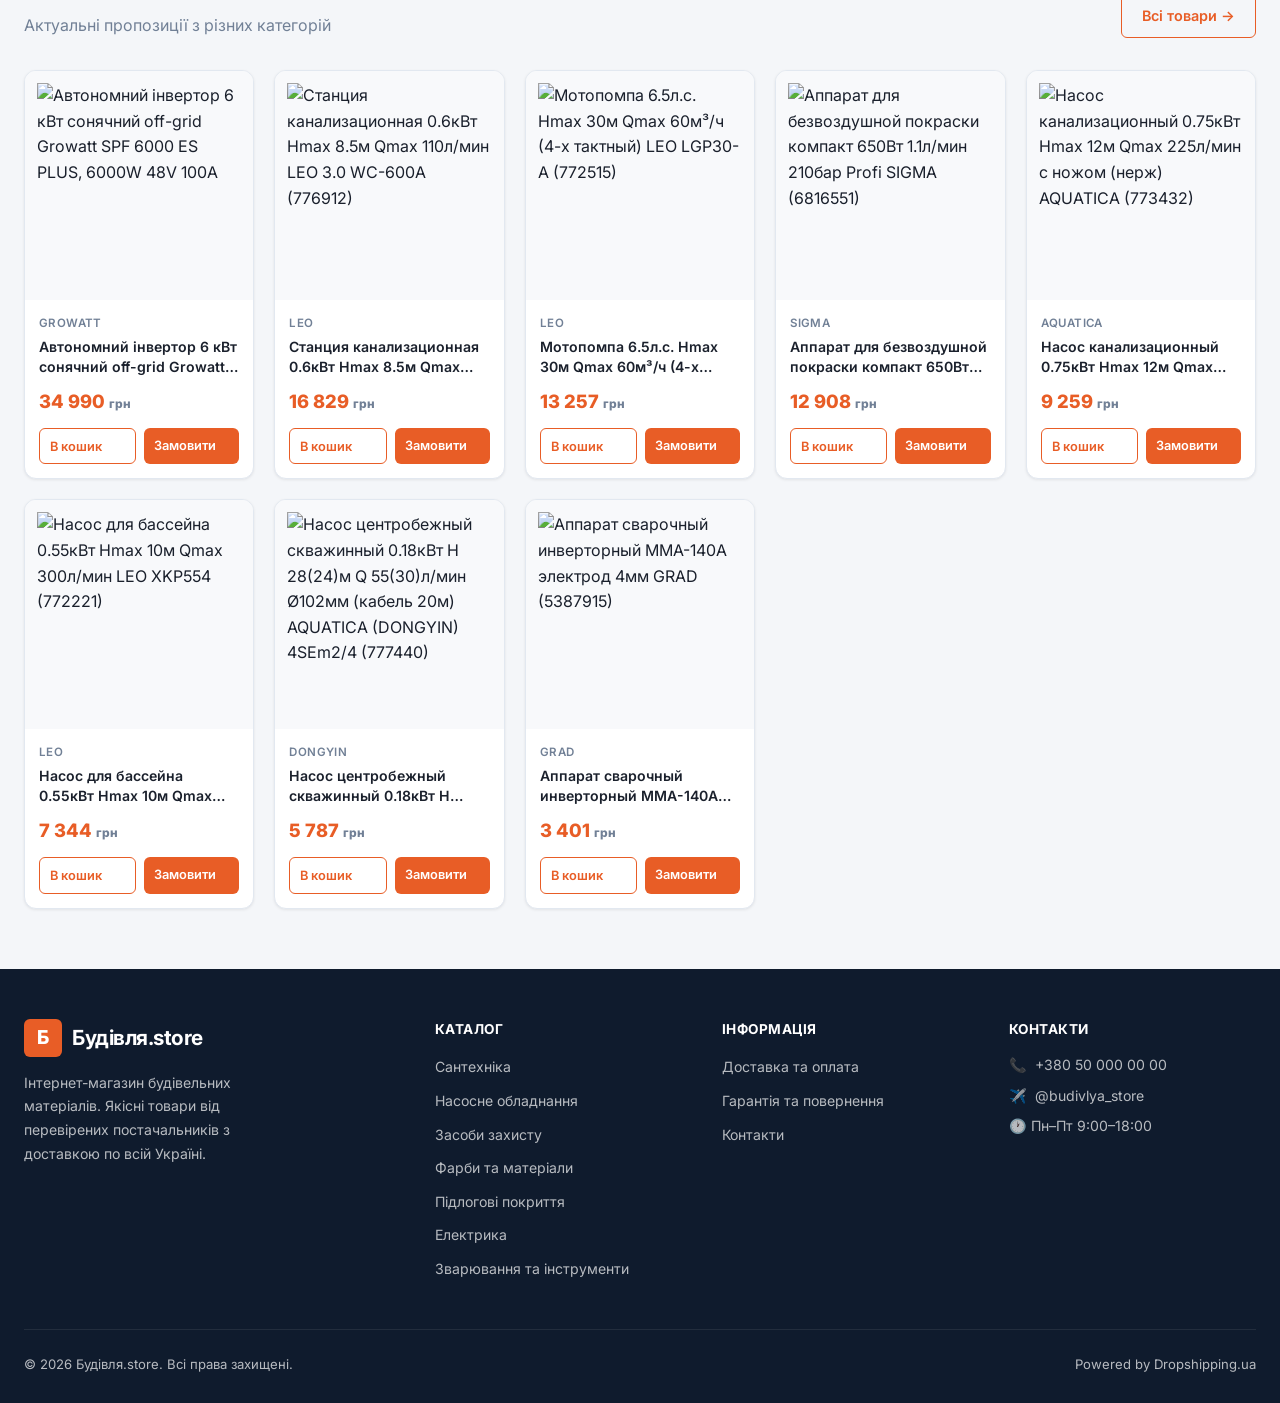
==== commit 1b03f827: "feat: add Google Analytics 4 (G-1K509SRMGX) - GA4 snippet on all 5 pages (index, catalog, product, c" ====
--- a/index.html
+++ b/index.html
@@ -3,6 +3,14 @@
 <head>
   <meta charset="UTF-8">
   <meta name="viewport" content="width=device-width, initial-scale=1.0">
+  <!-- Google tag (gtag.js) -->
+  <script async src="https://www.googletagmanager.com/gtag/js?id=G-1K509SRMGX"></script>
+  <script>
+    window.dataLayer = window.dataLayer || [];
+    function gtag(){dataLayer.push(arguments);}
+    gtag('js', new Date());
+    gtag('config', 'G-1K509SRMGX');
+  </script>
   <title>Будівля.store — Будівельні матеріали з доставкою по Україні</title>
   <meta name="description" content="Інтернет-магазин будівельних матеріалів. Понад 4000 товарів: сантехніка, підлогові покриття, електрика, фарби, насоси. Доставка Новою Поштою по всій Україні.">
   <link rel="canonical" href="https://budivlya.store/">
--- a/css/style.css
+++ b/css/style.css
@@ -525,25 +525,14 @@
   font-size: 3rem;
   color: var(--border);
 }
-.product-card__badge {
-  position: absolute;
-  top: 10px; right: 10px;
-  padding: 3px 9px;
-  border-radius: 20px;
-  font-size: .7rem;
-  font-weight: 700;
-  text-transform: uppercase;
-  letter-spacing: .3px;
-}
-.badge--available {
-  background: var(--success-bg);
-  color: var(--success);
-  border: 1px solid #c6f6d5;
-}
-.badge--unavailable {
-  background: #fff5f5;
-  color: #c53030;
-  border: 1px solid #fed7d7;
+.product-card--unavailable .product-card__img img {
+  opacity: .5;
+  filter: grayscale(.4);
+}
+.product-card__unavailable {
+  font-size: .8rem;
+  color: var(--text-muted);
+  padding: 6px 0;
 }
 .product-card__body {
   padding: 14px 14px 0;
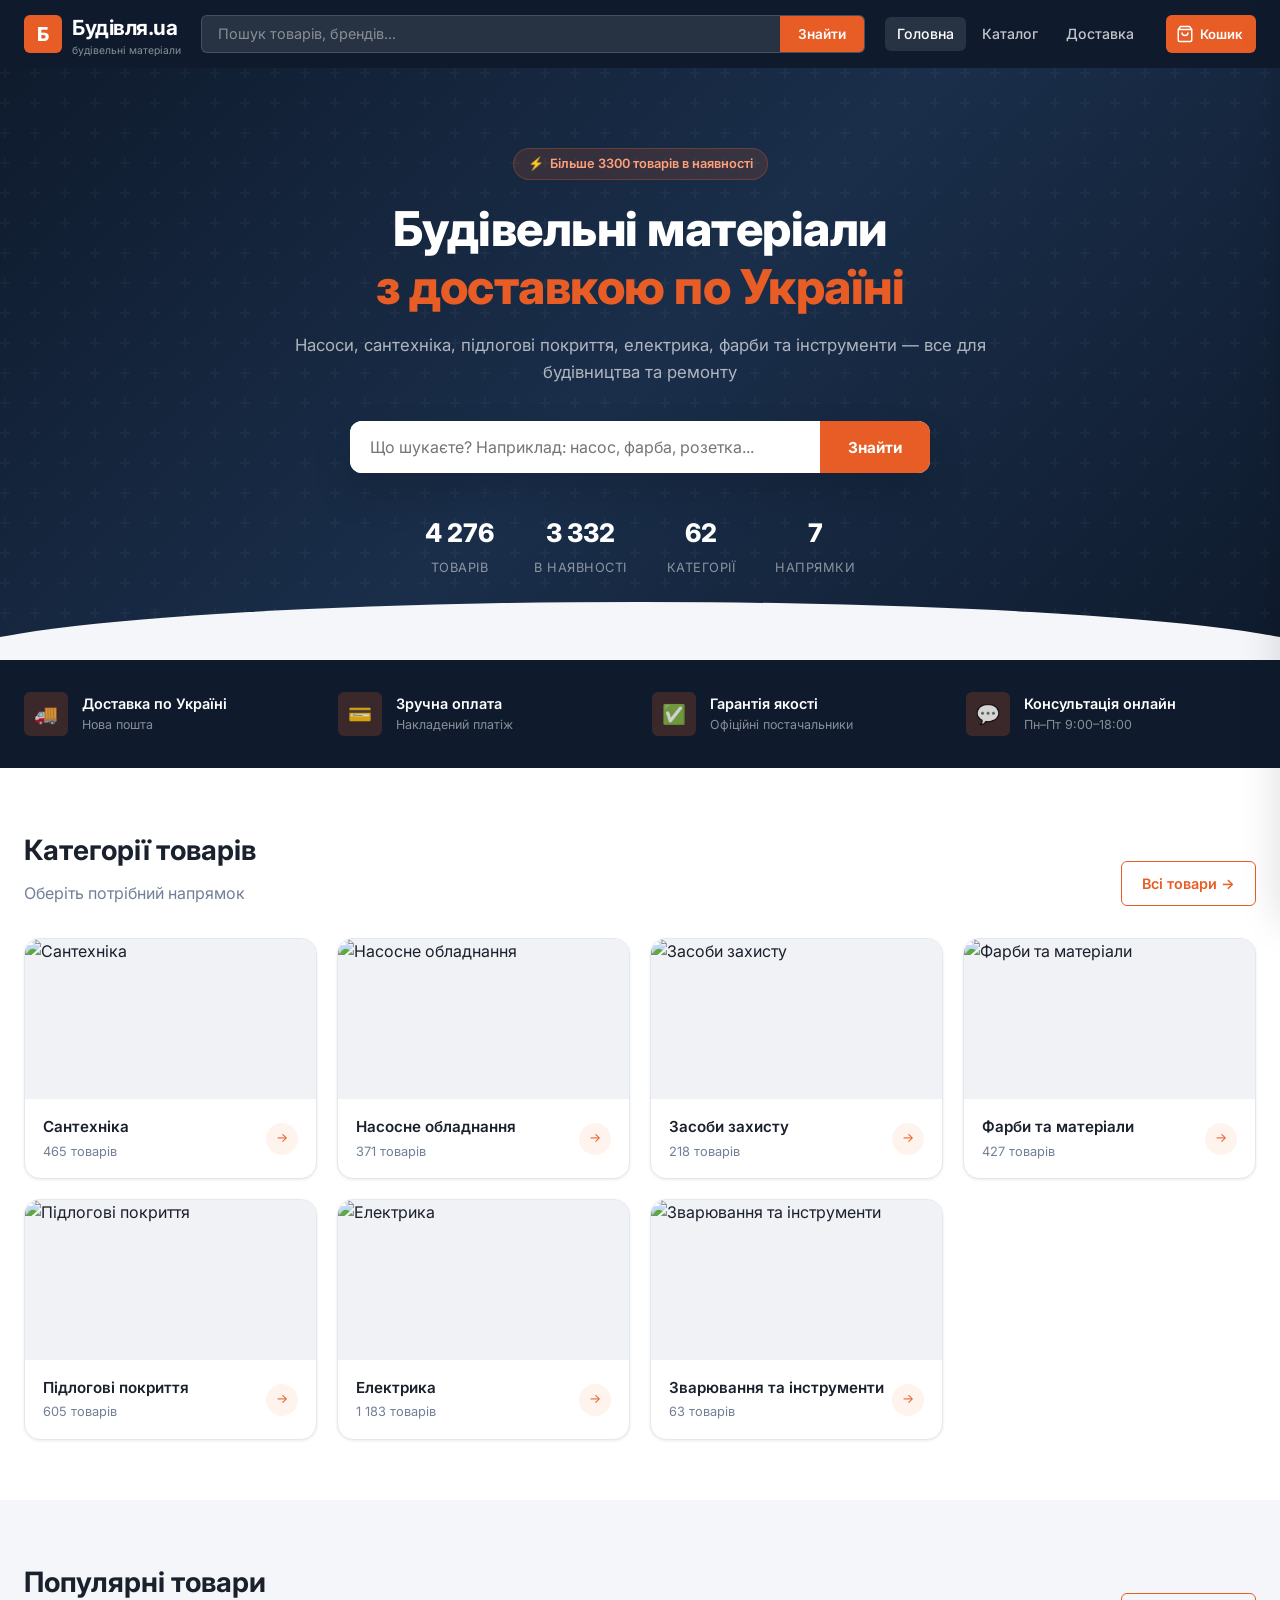
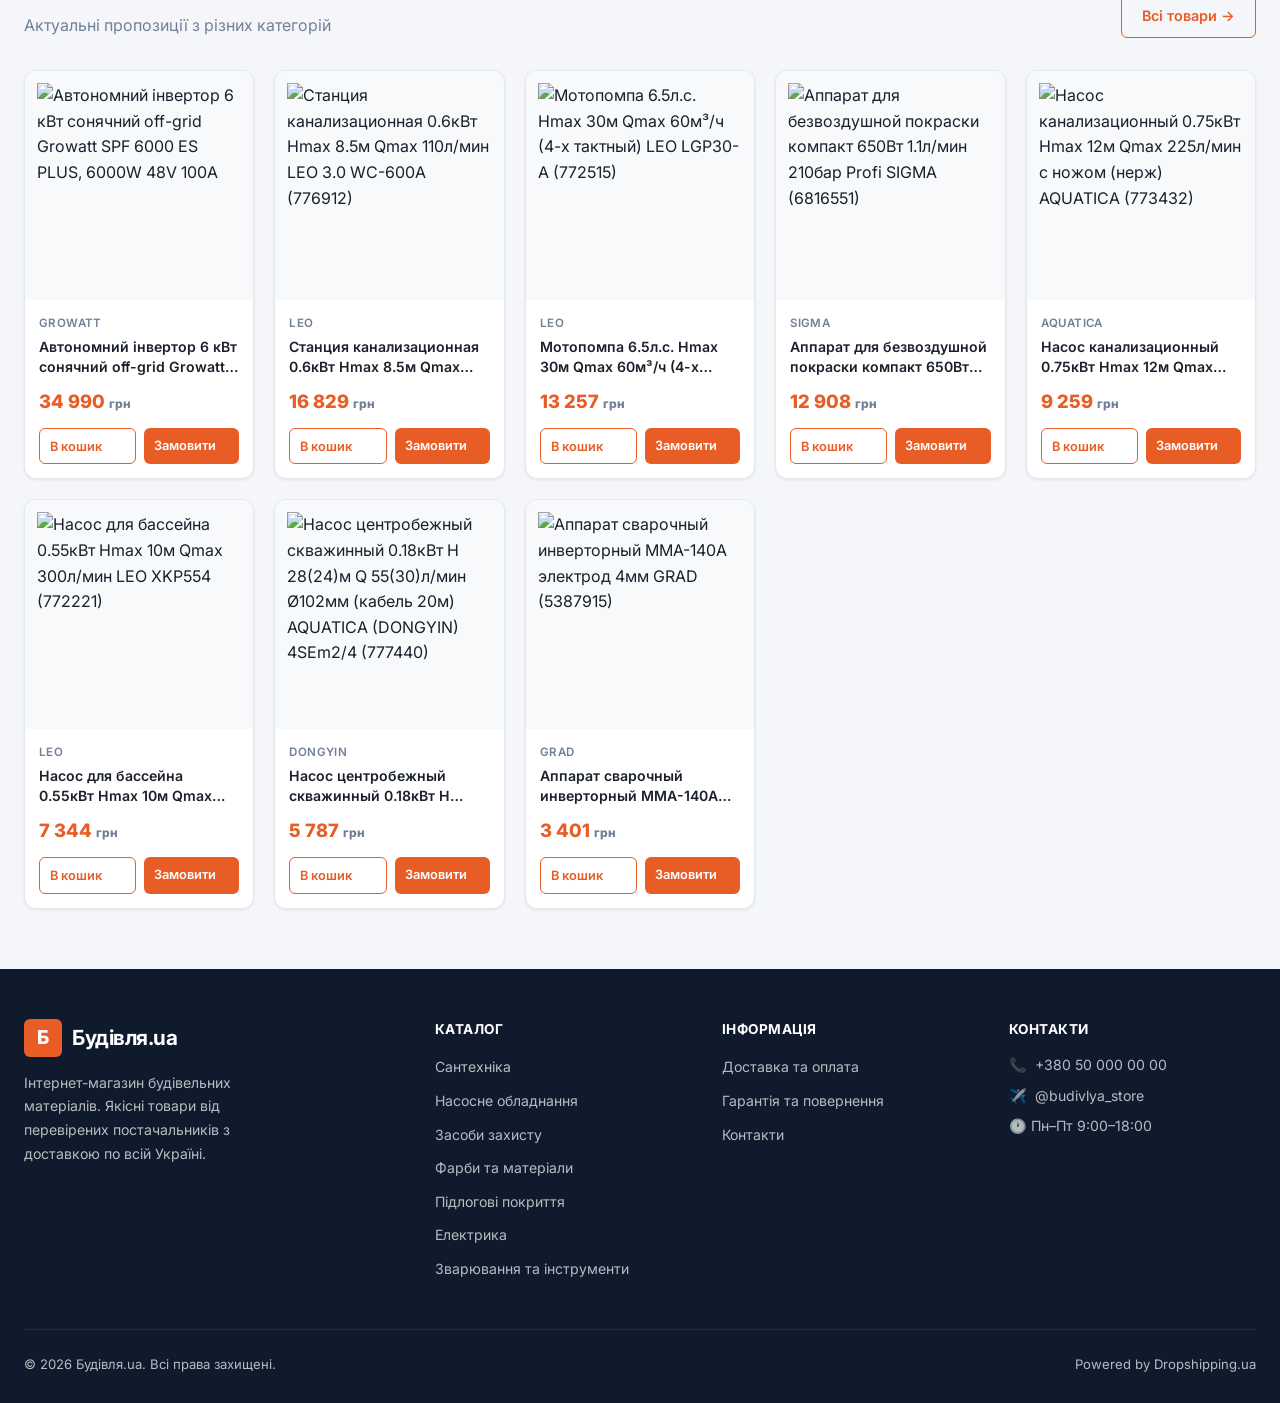
==== commit 1e743ff8: "fix: revert brand name to Будівля.ua (domain and brand are separate)" ====
--- a/index.html
+++ b/index.html
@@ -11,13 +11,13 @@
     gtag('js', new Date());
     gtag('config', 'G-1K509SRMGX');
   </script>
-  <title>Будівля.store — Будівельні матеріали з доставкою по Україні</title>
+  <title>Будівля.ua — Будівельні матеріали з доставкою по Україні</title>
   <meta name="description" content="Інтернет-магазин будівельних матеріалів. Понад 4000 товарів: сантехніка, підлогові покриття, електрика, фарби, насоси. Доставка Новою Поштою по всій Україні.">
   <link rel="canonical" href="https://budivlya.store/">
   <!-- Open Graph -->
   <meta property="og:type" content="website">
   <meta property="og:url" content="https://budivlya.store/">
-  <meta property="og:title" content="Будівля.store — Будівельні матеріали з доставкою по Україні">
+  <meta property="og:title" content="Будівля.ua — Будівельні матеріали з доставкою по Україні">
   <meta property="og:description" content="Понад 4000 товарів для будівництва та ремонту. Сантехніка, підлогові покриття, електрика, фарби, насоси. Доставка по Україні.">
   <meta property="og:locale" content="uk_UA">
   <meta name="twitter:card" content="summary_large_image">
@@ -26,7 +26,7 @@
   {
     "@context": "https://schema.org",
     "@type": "OnlineStore",
-    "name": "Будівля.store",
+    "name": "Будівля.ua",
     "description": "Інтернет-магазин будівельних матеріалів з доставкою по Україні",
     "url": "https://budivlya.store",
     "telephone": "+380500000000",
@@ -51,7 +51,7 @@
       <a href="index.html" class="logo">
         <div class="logo__mark">Б</div>
         <div>
-          <span class="logo__text">Будівля.store</span>
+          <span class="logo__text">Будівля.ua</span>
           <span class="logo__sub">будівельні матеріали</span>
         </div>
       </a>
@@ -185,7 +185,7 @@
       <div class="footer__brand">
         <a href="index.html" class="logo" style="margin-bottom:14px">
           <div class="logo__mark">Б</div>
-          <span class="logo__text">Будівля.store</span>
+          <span class="logo__text">Будівля.ua</span>
         </a>
         <p>Інтернет-магазин будівельних матеріалів. Якісні товари від перевірених постачальників з доставкою по всій Україні.</p>
       </div>
@@ -211,7 +211,7 @@
       </div>
     </div>
     <div class="footer__bottom">
-      <span>© 2026 Будівля.store. Всі права захищені.</span>
+      <span>© 2026 Будівля.ua. Всі права захищені.</span>
       <span>Powered by Dropshipping.ua</span>
     </div>
   </div>
